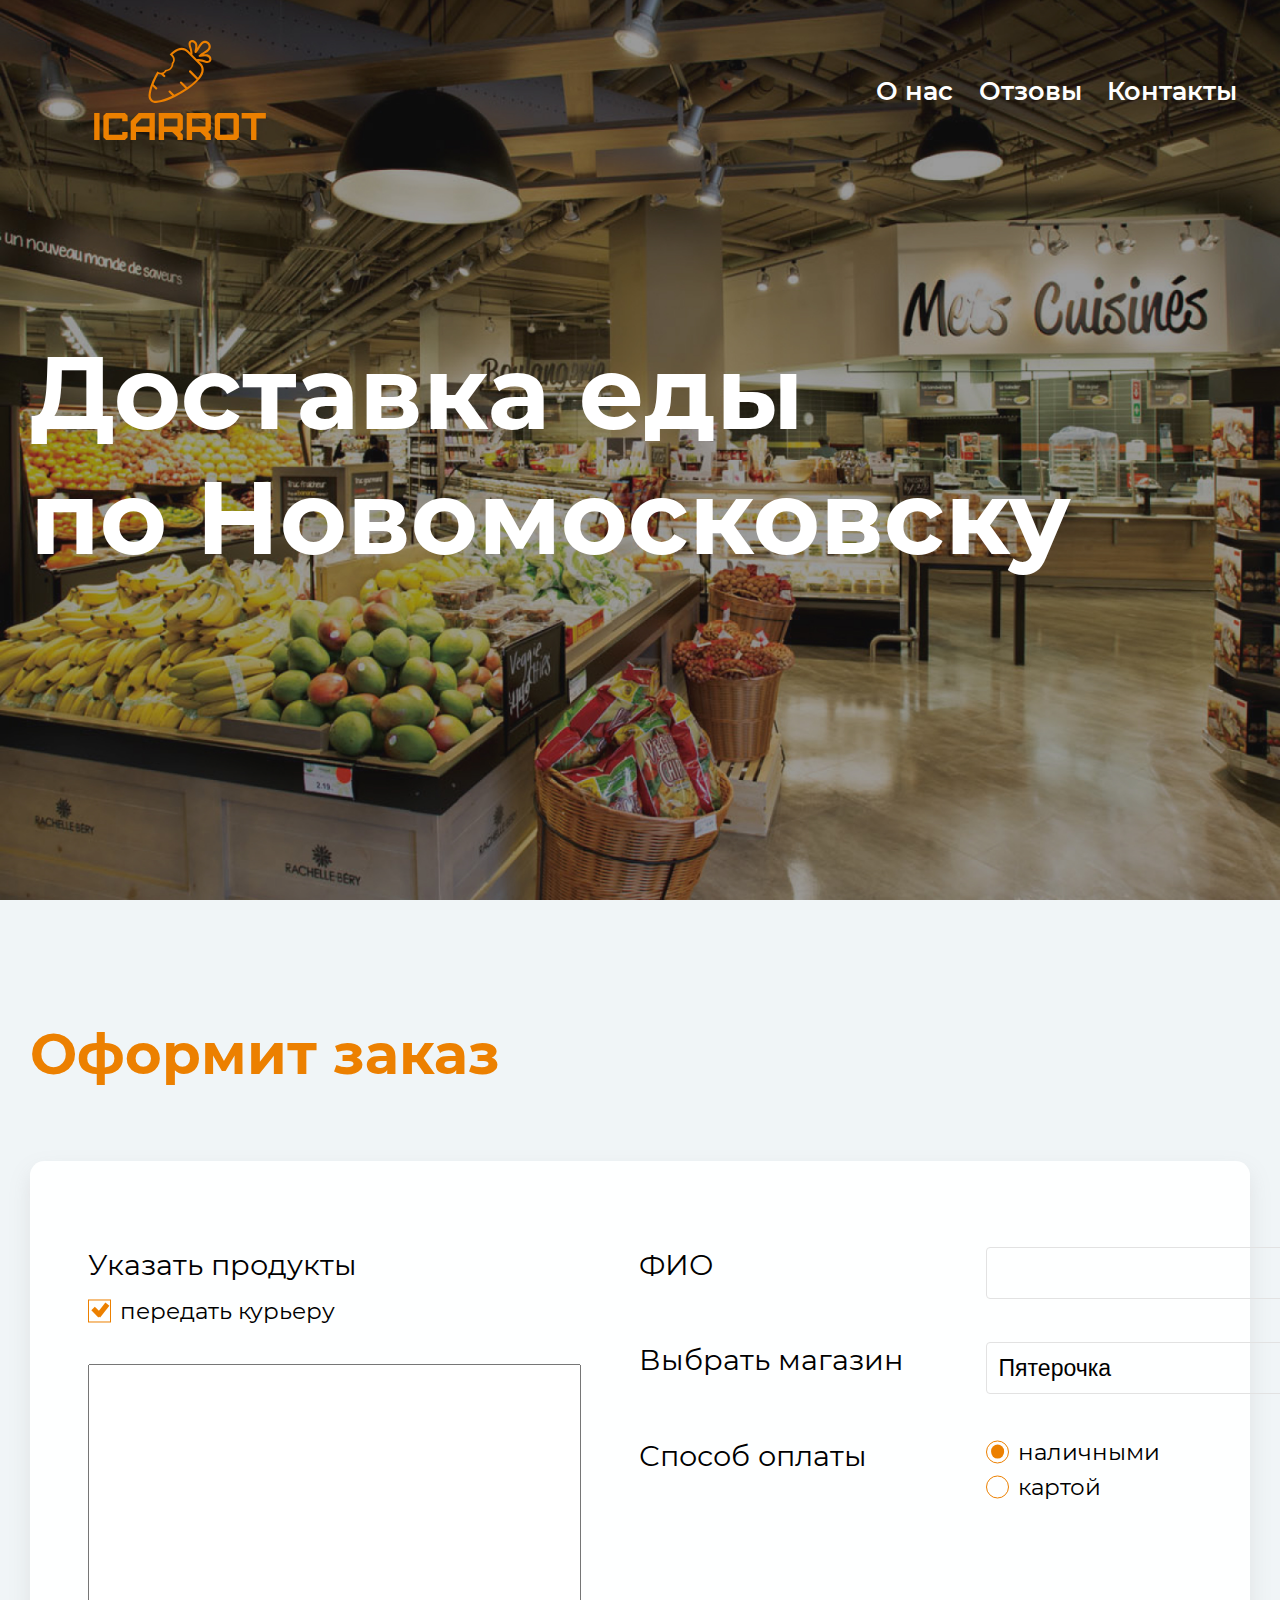
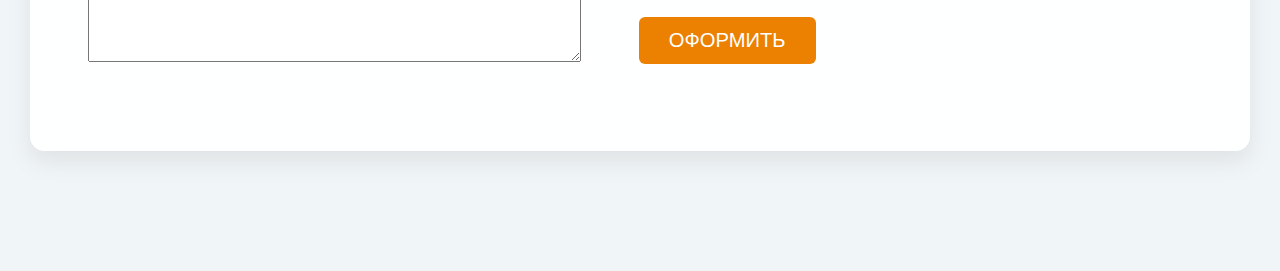
==== index.html @ 8b91ff97 "Блок оформить" ====
<!DOCTYPE html>
<html lang="ru">

<head>
    <meta charset="UTF-8">
    <meta name="viewport" content="width=device-width, initial-scale=1.0">
    <title>Document</title>
    <link rel="stylesheet" href="css/fonts.css">
    <link rel="stylesheet" href="css/style.css">
    <link rel="stylesheet" href="css/header.css">
    <link rel="stylesheet" href="css/order.css">
</head>

<body>

    <header class="header">
        <div class="container">
            <div class="header__nav-wrap">
                <div class="header__logo">
                    <svg class="header__logo-img">
                        <use xlink:href="svg/sprite.svg#logo"></use>
                    </svg>
                    <!-- <img src="img/Icarrot_11.svg" alt="logo"> -->
                </div>
                <nav class="header__nav nav">
                    <ul class="nav__list">
                        <li class="nav__item">
                            <a href="" class="nav__link">О наc</a>
                        </li>
                        <li class="nav__item">
                            <a href="" class="nav__link">Отзовы</a>
                        </li>
                        <li class="nav__item">
                            <a href="" class="nav__link">Контакты</a>
                        </li>
                    </ul>
                </nav>
            </div>

            <div class="header__title">
                <h1>Доставка еды<br>
                    по Новомосковску</h1>
            </div>
        </div>
    </header>
    <main>
        <section class="order">
            <div class="container">
                <h2 class="order__title title">Оформит заказ</h2>
                <form action="" class="order__fotm form">
                           <div class="form__column-second">


                               <p class="form__label">Указать продукты</p>
                               <label class="form__label-r label-ch">
                                   <input type="checkbox" name="a" checked class="form__check">
                                   <span class="check-box"></span>
                                   передать курьеру
                               </label>
                               <textarea name="" id="" class="form__textaria"></textarea>
                           </div>
                    <div class="form__column-first">
                        <label for="" class="form__label">ФИО</label>
                        <input type="text" class="form__input">

                        <label for="" class="form__label">Выбрать магазин</label>
                        <button class="form__selsect form__input" type="button">Пятерочка</button>


                        <p>Способ оплаты</p>

                        <div class="">
                            <label class="form__label-r">
                                <input type="radio" name="a" checked class="form__radio">
                                <span class="radio-box"></span>
                                наличными
                            </label>
                            <label class="form__label-r">
                                <input type="radio" name="a" class="form__radio">
                                <span class="radio-box"></span>
                                картой
                            </label>
                        </div>
                    <button type="button" class="form__button">Оформить</button>

                    </div>
             


                </form>
            </div>
        </section>
    </main>
</body>

</html>
---- css/fonts.css ----
/* montserrat-100 - cyrillic_latin */
@font-face {
    font-family: 'Montserrat';
    font-style: normal;
    font-weight: 100;
    src: url('../fonts/montserrat-v14-cyrillic_latin-100.eot');
    /* IE9 Compat Modes */
    src: local('Montserrat Thin'), local('Montserrat-Thin'),
        url('../fonts/montserrat-v14-cyrillic_latin-100.eot?#iefix') format('embedded-opentype'),
        /* IE6-IE8 */
        url('../fonts/montserrat-v14-cyrillic_latin-100.woff2') format('woff2'),
        /* Super Modern Browsers */
        url('../fonts/montserrat-v14-cyrillic_latin-100.woff') format('woff'),
        /* Modern Browsers */
        url('../fonts/montserrat-v14-cyrillic_latin-100.ttf') format('truetype'),
        /* Safari, Android, iOS */
        url('../fonts/montserrat-v14-cyrillic_latin-100.svg#Montserrat') format('svg');
    /* Legacy iOS */
}

/* montserrat-100italic - cyrillic_latin */
@font-face {
    font-family: 'Montserrat';
    font-style: italic;
    font-weight: 100;
    src: url('../fonts/montserrat-v14-cyrillic_latin-100italic.eot');
    /* IE9 Compat Modes */
    src: local('Montserrat Thin Italic'), local('Montserrat-ThinItalic'),
        url('../fonts/montserrat-v14-cyrillic_latin-100italic.eot?#iefix') format('embedded-opentype'),
        /* IE6-IE8 */
        url('../fonts/montserrat-v14-cyrillic_latin-100italic.woff2') format('woff2'),
        /* Super Modern Browsers */
        url('../fonts/montserrat-v14-cyrillic_latin-100italic.woff') format('woff'),
        /* Modern Browsers */
        url('../fonts/montserrat-v14-cyrillic_latin-100italic.ttf') format('truetype'),
        /* Safari, Android, iOS */
        url('../fonts/montserrat-v14-cyrillic_latin-100italic.svg#Montserrat') format('svg');
    /* Legacy iOS */
}

/* montserrat-200 - cyrillic_latin */
@font-face {
    font-family: 'Montserrat';
    font-style: normal;
    font-weight: 200;
    src: url('../fonts/montserrat-v14-cyrillic_latin-200.eot');
    /* IE9 Compat Modes */
    src: local('Montserrat ExtraLight'), local('Montserrat-ExtraLight'),
        url('../fonts/montserrat-v14-cyrillic_latin-200.eot?#iefix') format('embedded-opentype'),
        /* IE6-IE8 */
        url('../fonts/montserrat-v14-cyrillic_latin-200.woff2') format('woff2'),
        /* Super Modern Browsers */
        url('../fonts/montserrat-v14-cyrillic_latin-200.woff') format('woff'),
        /* Modern Browsers */
        url('../fonts/montserrat-v14-cyrillic_latin-200.ttf') format('truetype'),
        /* Safari, Android, iOS */
        url('../fonts/montserrat-v14-cyrillic_latin-200.svg#Montserrat') format('svg');
    /* Legacy iOS */
}

/* montserrat-200italic - cyrillic_latin */
@font-face {
    font-family: 'Montserrat';
    font-style: italic;
    font-weight: 200;
    src: url('../fonts/montserrat-v14-cyrillic_latin-200italic.eot');
    /* IE9 Compat Modes */
    src: local('Montserrat ExtraLight Italic'), local('Montserrat-ExtraLightItalic'),
        url('../fonts/montserrat-v14-cyrillic_latin-200italic.eot?#iefix') format('embedded-opentype'),
        /* IE6-IE8 */
        url('../fonts/montserrat-v14-cyrillic_latin-200italic.woff2') format('woff2'),
        /* Super Modern Browsers */
        url('../fonts/montserrat-v14-cyrillic_latin-200italic.woff') format('woff'),
        /* Modern Browsers */
        url('../fonts/montserrat-v14-cyrillic_latin-200italic.ttf') format('truetype'),
        /* Safari, Android, iOS */
        url('../fonts/montserrat-v14-cyrillic_latin-200italic.svg#Montserrat') format('svg');
    /* Legacy iOS */
}

/* montserrat-300 - cyrillic_latin */
@font-face {
    font-family: 'Montserrat';
    font-style: normal;
    font-weight: 300;
    src: url('../fonts/montserrat-v14-cyrillic_latin-300.eot');
    /* IE9 Compat Modes */
    src: local('Montserrat Light'), local('Montserrat-Light'),
        url('../fonts/montserrat-v14-cyrillic_latin-300.eot?#iefix') format('embedded-opentype'),
        /* IE6-IE8 */
        url('../fonts/montserrat-v14-cyrillic_latin-300.woff2') format('woff2'),
        /* Super Modern Browsers */
        url('../fonts/montserrat-v14-cyrillic_latin-300.woff') format('woff'),
        /* Modern Browsers */
        url('../fonts/montserrat-v14-cyrillic_latin-300.ttf') format('truetype'),
        /* Safari, Android, iOS */
        url('../fonts/montserrat-v14-cyrillic_latin-300.svg#Montserrat') format('svg');
    /* Legacy iOS */
}

/* montserrat-300italic - cyrillic_latin */
@font-face {
    font-family: 'Montserrat';
    font-style: italic;
    font-weight: 300;
    src: url('../fonts/montserrat-v14-cyrillic_latin-300italic.eot');
    /* IE9 Compat Modes */
    src: local('Montserrat Light Italic'), local('Montserrat-LightItalic'),
        url('../fonts/montserrat-v14-cyrillic_latin-300italic.eot?#iefix') format('embedded-opentype'),
        /* IE6-IE8 */
        url('../fonts/montserrat-v14-cyrillic_latin-300italic.woff2') format('woff2'),
        /* Super Modern Browsers */
        url('../fonts/montserrat-v14-cyrillic_latin-300italic.woff') format('woff'),
        /* Modern Browsers */
        url('../fonts/montserrat-v14-cyrillic_latin-300italic.ttf') format('truetype'),
        /* Safari, Android, iOS */
        url('../fonts/montserrat-v14-cyrillic_latin-300italic.svg#Montserrat') format('svg');
    /* Legacy iOS */
}

/* montserrat-italic - cyrillic_latin */
@font-face {
    font-family: 'Montserrat';
    font-style: italic;
    font-weight: 400;
    src: url('../fonts/montserrat-v14-cyrillic_latin-italic.eot');
    /* IE9 Compat Modes */
    src: local('Montserrat Italic'), local('Montserrat-Italic'),
        url('../fonts/montserrat-v14-cyrillic_latin-italic.eot?#iefix') format('embedded-opentype'),
        /* IE6-IE8 */
        url('../fonts/montserrat-v14-cyrillic_latin-italic.woff2') format('woff2'),
        /* Super Modern Browsers */
        url('../fonts/montserrat-v14-cyrillic_latin-italic.woff') format('woff'),
        /* Modern Browsers */
        url('../fonts/montserrat-v14-cyrillic_latin-italic.ttf') format('truetype'),
        /* Safari, Android, iOS */
        url('../fonts/montserrat-v14-cyrillic_latin-italic.svg#Montserrat') format('svg');
    /* Legacy iOS */
}

/* montserrat-regular - cyrillic_latin */
@font-face {
    font-family: 'Montserrat';
    font-style: normal;
    font-weight: 400;
    src: url('../fonts/montserrat-v14-cyrillic_latin-regular.eot');
    /* IE9 Compat Modes */
    src: local('Montserrat Regular'), local('Montserrat-Regular'),
        url('../fonts/montserrat-v14-cyrillic_latin-regular.eot?#iefix') format('embedded-opentype'),
        /* IE6-IE8 */
        url('../fonts/montserrat-v14-cyrillic_latin-regular.woff2') format('woff2'),
        /* Super Modern Browsers */
        url('../fonts/montserrat-v14-cyrillic_latin-regular.woff') format('woff'),
        /* Modern Browsers */
        url('../fonts/montserrat-v14-cyrillic_latin-regular.ttf') format('truetype'),
        /* Safari, Android, iOS */
        url('../fonts/montserrat-v14-cyrillic_latin-regular.svg#Montserrat') format('svg');
    /* Legacy iOS */
}

/* montserrat-500 - cyrillic_latin */
@font-face {
    font-family: 'Montserrat';
    font-style: normal;
    font-weight: 500;
    src: url('../fonts/montserrat-v14-cyrillic_latin-500.eot');
    /* IE9 Compat Modes */
    src: local('Montserrat Medium'), local('Montserrat-Medium'),
        url('../fonts/montserrat-v14-cyrillic_latin-500.eot?#iefix') format('embedded-opentype'),
        /* IE6-IE8 */
        url('../fonts/montserrat-v14-cyrillic_latin-500.woff2') format('woff2'),
        /* Super Modern Browsers */
        url('../fonts/montserrat-v14-cyrillic_latin-500.woff') format('woff'),
        /* Modern Browsers */
        url('../fonts/montserrat-v14-cyrillic_latin-500.ttf') format('truetype'),
        /* Safari, Android, iOS */
        url('../fonts/montserrat-v14-cyrillic_latin-500.svg#Montserrat') format('svg');
    /* Legacy iOS */
}

/* montserrat-500italic - cyrillic_latin */
@font-face {
    font-family: 'Montserrat';
    font-style: italic;
    font-weight: 500;
    src: url('../fonts/montserrat-v14-cyrillic_latin-500italic.eot');
    /* IE9 Compat Modes */
    src: local('Montserrat Medium Italic'), local('Montserrat-MediumItalic'),
        url('../fonts/montserrat-v14-cyrillic_latin-500italic.eot?#iefix') format('embedded-opentype'),
        /* IE6-IE8 */
        url('../fonts/montserrat-v14-cyrillic_latin-500italic.woff2') format('woff2'),
        /* Super Modern Browsers */
        url('../fonts/montserrat-v14-cyrillic_latin-500italic.woff') format('woff'),
        /* Modern Browsers */
        url('../fonts/montserrat-v14-cyrillic_latin-500italic.ttf') format('truetype'),
        /* Safari, Android, iOS */
        url('../fonts/montserrat-v14-cyrillic_latin-500italic.svg#Montserrat') format('svg');
    /* Legacy iOS */
}

/* montserrat-600 - cyrillic_latin */
@font-face {
    font-family: 'Montserrat';
    font-style: normal;
    font-weight: 600;
    src: url('../fonts/montserrat-v14-cyrillic_latin-600.eot');
    /* IE9 Compat Modes */
    src: local('Montserrat SemiBold'), local('Montserrat-SemiBold'),
        url('../fonts/montserrat-v14-cyrillic_latin-600.eot?#iefix') format('embedded-opentype'),
        /* IE6-IE8 */
        url('../fonts/montserrat-v14-cyrillic_latin-600.woff2') format('woff2'),
        /* Super Modern Browsers */
        url('../fonts/montserrat-v14-cyrillic_latin-600.woff') format('woff'),
        /* Modern Browsers */
        url('../fonts/montserrat-v14-cyrillic_latin-600.ttf') format('truetype'),
        /* Safari, Android, iOS */
        url('../fonts/montserrat-v14-cyrillic_latin-600.svg#Montserrat') format('svg');
    /* Legacy iOS */
}

/* montserrat-700 - cyrillic_latin */
@font-face {
    font-family: 'Montserrat';
    font-style: normal;
    font-weight: 700;
    src: url('../fonts/montserrat-v14-cyrillic_latin-700.eot');
    /* IE9 Compat Modes */
    src: local('Montserrat Bold'), local('Montserrat-Bold'),
        url('../fonts/montserrat-v14-cyrillic_latin-700.eot?#iefix') format('embedded-opentype'),
        /* IE6-IE8 */
        url('../fonts/montserrat-v14-cyrillic_latin-700.woff2') format('woff2'),
        /* Super Modern Browsers */
        url('../fonts/montserrat-v14-cyrillic_latin-700.woff') format('woff'),
        /* Modern Browsers */
        url('../fonts/montserrat-v14-cyrillic_latin-700.ttf') format('truetype'),
        /* Safari, Android, iOS */
        url('../fonts/montserrat-v14-cyrillic_latin-700.svg#Montserrat') format('svg');
    /* Legacy iOS */
}

/* montserrat-600italic - cyrillic_latin */
@font-face {
    font-family: 'Montserrat';
    font-style: italic;
    font-weight: 600;
    src: url('../fonts/montserrat-v14-cyrillic_latin-600italic.eot');
    /* IE9 Compat Modes */
    src: local('Montserrat SemiBold Italic'), local('Montserrat-SemiBoldItalic'),
        url('../fonts/montserrat-v14-cyrillic_latin-600italic.eot?#iefix') format('embedded-opentype'),
        /* IE6-IE8 */
        url('../fonts/montserrat-v14-cyrillic_latin-600italic.woff2') format('woff2'),
        /* Super Modern Browsers */
        url('../fonts/montserrat-v14-cyrillic_latin-600italic.woff') format('woff'),
        /* Modern Browsers */
        url('../fonts/montserrat-v14-cyrillic_latin-600italic.ttf') format('truetype'),
        /* Safari, Android, iOS */
        url('../fonts/montserrat-v14-cyrillic_latin-600italic.svg#Montserrat') format('svg');
    /* Legacy iOS */
}

/* montserrat-700italic - cyrillic_latin */
@font-face {
    font-family: 'Montserrat';
    font-style: italic;
    font-weight: 700;
    src: url('../fonts/montserrat-v14-cyrillic_latin-700italic.eot');
    /* IE9 Compat Modes */
    src: local('Montserrat Bold Italic'), local('Montserrat-BoldItalic'),
        url('../fonts/montserrat-v14-cyrillic_latin-700italic.eot?#iefix') format('embedded-opentype'),
        /* IE6-IE8 */
        url('../fonts/montserrat-v14-cyrillic_latin-700italic.woff2') format('woff2'),
        /* Super Modern Browsers */
        url('../fonts/montserrat-v14-cyrillic_latin-700italic.woff') format('woff'),
        /* Modern Browsers */
        url('../fonts/montserrat-v14-cyrillic_latin-700italic.ttf') format('truetype'),
        /* Safari, Android, iOS */
        url('../fonts/montserrat-v14-cyrillic_latin-700italic.svg#Montserrat') format('svg');
    /* Legacy iOS */
}

/* montserrat-800 - cyrillic_latin */
@font-face {
    font-family: 'Montserrat';
    font-style: normal;
    font-weight: 800;
    src: url('../fonts/montserrat-v14-cyrillic_latin-800.eot');
    /* IE9 Compat Modes */
    src: local('Montserrat ExtraBold'), local('Montserrat-ExtraBold'),
        url('../fonts/montserrat-v14-cyrillic_latin-800.eot?#iefix') format('embedded-opentype'),
        /* IE6-IE8 */
        url('../fonts/montserrat-v14-cyrillic_latin-800.woff2') format('woff2'),
        /* Super Modern Browsers */
        url('../fonts/montserrat-v14-cyrillic_latin-800.woff') format('woff'),
        /* Modern Browsers */
        url('../fonts/montserrat-v14-cyrillic_latin-800.ttf') format('truetype'),
        /* Safari, Android, iOS */
        url('../fonts/montserrat-v14-cyrillic_latin-800.svg#Montserrat') format('svg');
    /* Legacy iOS */
}

/* montserrat-800italic - cyrillic_latin */
@font-face {
    font-family: 'Montserrat';
    font-style: italic;
    font-weight: 800;
    src: url('../fonts/montserrat-v14-cyrillic_latin-800italic.eot');
    /* IE9 Compat Modes */
    src: local('Montserrat ExtraBold Italic'), local('Montserrat-ExtraBoldItalic'),
        url('../fonts/montserrat-v14-cyrillic_latin-800italic.eot?#iefix') format('embedded-opentype'),
        /* IE6-IE8 */
        url('../fonts/montserrat-v14-cyrillic_latin-800italic.woff2') format('woff2'),
        /* Super Modern Browsers */
        url('../fonts/montserrat-v14-cyrillic_latin-800italic.woff') format('woff'),
        /* Modern Browsers */
        url('../fonts/montserrat-v14-cyrillic_latin-800italic.ttf') format('truetype'),
        /* Safari, Android, iOS */
        url('../fonts/montserrat-v14-cyrillic_latin-800italic.svg#Montserrat') format('svg');
    /* Legacy iOS */
}

/* montserrat-900 - cyrillic_latin */
@font-face {
    font-family: 'Montserrat';
    font-style: normal;
    font-weight: 900;
    src: url('../fonts/montserrat-v14-cyrillic_latin-900.eot');
    /* IE9 Compat Modes */
    src: local('Montserrat Black'), local('Montserrat-Black'),
        url('../fonts/montserrat-v14-cyrillic_latin-900.eot?#iefix') format('embedded-opentype'),
        /* IE6-IE8 */
        url('../fonts/montserrat-v14-cyrillic_latin-900.woff2') format('woff2'),
        /* Super Modern Browsers */
        url('../fonts/montserrat-v14-cyrillic_latin-900.woff') format('woff'),
        /* Modern Browsers */
        url('../fonts/montserrat-v14-cyrillic_latin-900.ttf') format('truetype'),
        /* Safari, Android, iOS */
        url('../fonts/montserrat-v14-cyrillic_latin-900.svg#Montserrat') format('svg');
    /* Legacy iOS */
}

/* montserrat-900italic - cyrillic_latin */
@font-face {
    font-family: 'Montserrat';
    font-style: italic;
    font-weight: 900;
    src: url('../fonts/montserrat-v14-cyrillic_latin-900italic.eot');
    /* IE9 Compat Modes */
    src: local('Montserrat Black Italic'), local('Montserrat-BlackItalic'),
        url('../fonts/montserrat-v14-cyrillic_latin-900italic.eot?#iefix') format('embedded-opentype'),
        /* IE6-IE8 */
        url('../fonts/montserrat-v14-cyrillic_latin-900italic.woff2') format('woff2'),
        /* Super Modern Browsers */
        url('../fonts/montserrat-v14-cyrillic_latin-900italic.woff') format('woff'),
        /* Modern Browsers */
        url('../fonts/montserrat-v14-cyrillic_latin-900italic.ttf') format('truetype'),
        /* Safari, Android, iOS */
        url('../fonts/montserrat-v14-cyrillic_latin-900italic.svg#Montserrat') format('svg');
    /* Legacy iOS */
}
---- css/style.css ----
:root {
    --width: 1160px;
    --icolor: #ec8000;
    --white: #ffffff;
}

.container{
    max-width: 1440px;
    padding: 0 30px;
    margin: 0 auto;
}


*,
*::before,
*::after{
    box-sizing: border-box;
}
*{
    margin: 0;
}

body{
    font-family: 'Montserrat',
    Arial,
    sans-serif;
}

.title{
    font-size: 3.5em;
    color: var(--icolor);
}

.icon {
    fill: #C2185b;
    width: 100px;
}

.icon:hover {
    fill: #e040fb;
    width: 100px;
}
---- css/header.css ----
.header{
    padding: 40px 0;
    min-height: 100vh;
    background: url(../img/fon.jpg) center/cover no-repeat;
}

.header__nav-wrap{
    display: grid;
    grid-template-columns: repeat(2, 1fr);
    align-items: center;
    margin-bottom: 190px;
}

.header__logo {
    grid-column: 1 span;
    height: 100px;
    position: relative;
}

.header__logo-img {
    position: absolute;
    height: 100%;
    fill: var(--icolor);
}
.header__logo-img:hover {
    position: absolute;
    height: 100%;
    fill: var(--icolor);
}

.nav{
    justify-self: end;
}

.nav__list{
    list-style: none;
    padding: 0;
    display: grid;
    grid-template-columns: repeat(3, max-content);
}
.nav__link{
    display: block;
    font-size: 1.6em;
    padding: .5em;
    font-weight: 600;
    text-decoration: none;
    color: var(--white);
}

.header__title{
    height: 100%;
    color: var(--white);
    font-size: 3.2em;
}
---- css/order.css ----
.order {
    padding: 120px 0;
    background: #f0f5f7;
}

.order__title {
    margin-bottom: 1.3em;
}

.form {
    padding: 3em 2em;
    font-size: 1.8em;
    /* border: 1px solid #838383; */
    border-radius: 0.5em;
    background: #feffff;
    box-shadow: 0px 10px 21px 0px rgba(144, 138, 138, 0.17);

    display: grid;
    grid-template-columns: repeat(2, min-content);
    grid-column-gap: 2em;
}

.form__column-first {
    display: grid;
    grid-template-columns: repeat(2, max-content);
    grid-auto-rows: max-content;
    grid-column-gap: 2.9em;
    grid-row-gap: 1.5em;
}

.form__selsect {
    position: relative;

    text-align: start;
}

.form__selsect::after {
    position: absolute;
    content: '';
    top: 50%;
    right: 0.4em;
    transform: translateY(-50%);
    border-style: solid;
    border-width: 0.4em 0.4em 0 0.4em;
    border-color: #ffa200 transparent transparent transparent;
}

.form__selsect:focus,
.form__selsect:hover {
    box-sizing: border-box;
    border: 1px solid var(--icolor);
    outline: none;
}
.form__label{
    margin-bottom: 0.5em;
}

.form__input {
    align-self: start;
    display: block;
    padding: 0.5em;

    font-size: 0.8em;

    border: 1px solid rgb(226, 226, 226);
    border-radius: 4px;
    background: none;
}

.form__input:focus,
.form__input:hover {
    box-sizing: border-box;
    border: 1px solid var(--icolor);
    outline: none;
}

.form__label-r {
    display: block;
    position: relative;
    padding-left: 1.4em;
    margin-bottom: 0.3em;

    font-size: 0.8em;
}

.form__radio {
    position: absolute;
    -webkit-appearance: none;
    -moz-appearance: none;
    appearance: none;
}

.radio-box {
    position: absolute;
    height: 1em;
    width: 1em;
    top: 50%;
    left: 0;
    transform: translateY(-50%);
    border: 1px solid var(--icolor);
    border-radius: 1em;
}

.form__radio:checked+.radio-box::before {
    content: '';
    height: 0.6em;
    width: 0.6em;

    position: absolute;
    top: 50%;
    left: 50%;
    transform: translate(-50%, -50%);

    border-radius: 0.6em;
    background: var(--icolor)
}

.label-ch{
    margin-bottom: 1.7em;
}

.form__check {
    position: absolute;
    -webkit-appearance: none;
    -moz-appearance: none;
    appearance: none;
}
.check-box {
    position: absolute;
    height: 1em;
    width: 1em;
    top: 50%;
    left: 0;
    transform: translateY(-50%);
    border: 1px solid var(--icolor);
}

.form__check:checked+.check-box::before {
    content: '';
    height: 0.2em;
    width: 0.65em;

    position: absolute;
    top: 65%;
    left: 44%;
    transform-origin: 0 50%;
    transform: rotate(-52deg);

    background: var(--icolor)
}

.form__check:checked+.check-box::after {
    content: '';
    height: 0.2em;
    width: 0.45em;

    position: absolute;
    top: 65%;
    left: 56%;
    transform-origin: 0 50%;
    /* transform: translate(-50%, -50%); */
    transform: rotate(225deg);

    background: var(--icolor)
}

.form__textaria{
    display: block;
    width: 37em;
    height: 22.4em;
}

.form__button{
    justify-self: start;
    padding: 0.6em 1.5em;
    margin-top: 3.3em;

    font-size: 0.7em;
    color: #ffffff;
    text-transform: uppercase;

    background: var(--icolor);
    border: none;
    border-radius: 0.3em;
}
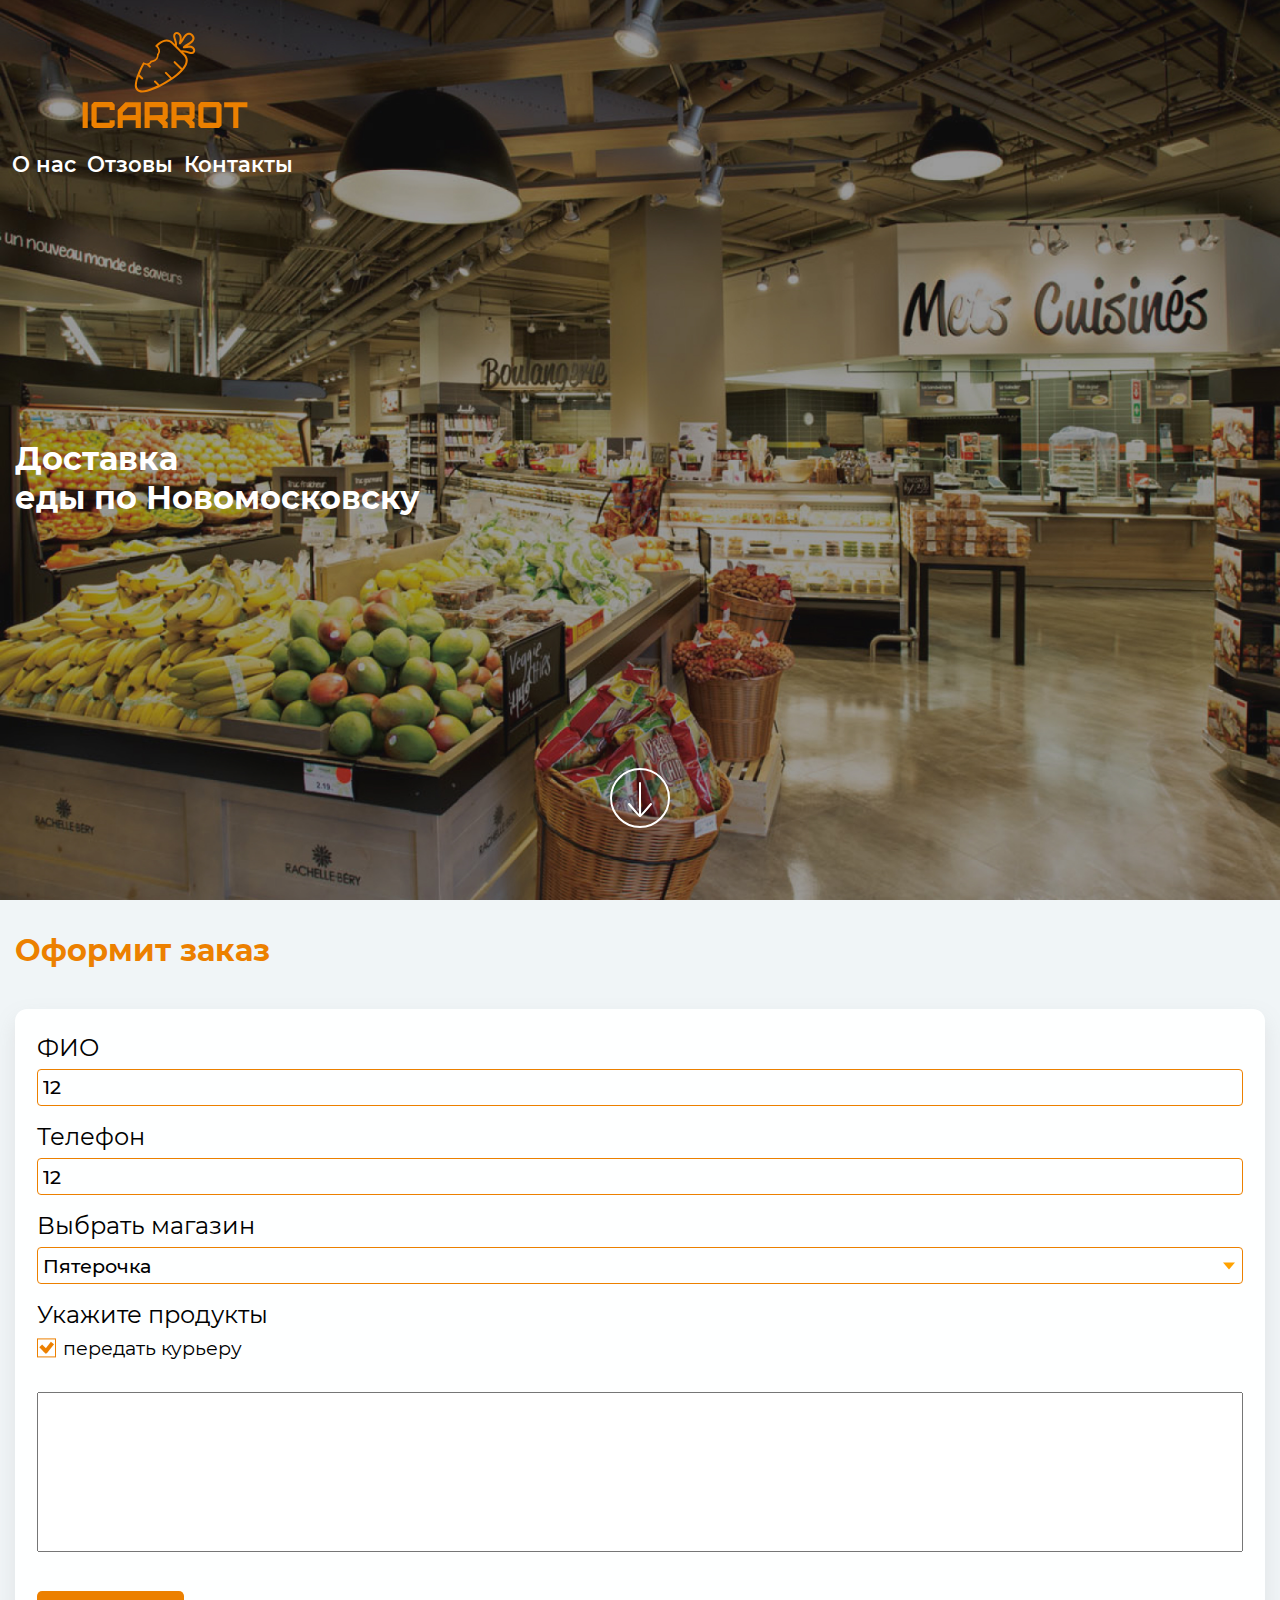
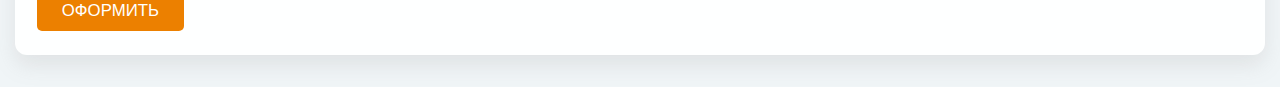
==== commit f8a1ea25: "SE два блока" ====
--- a/index.html
+++ b/index.html
@@ -2,95 +2,90 @@
 <html lang="ru">
 
 <head>
-    <meta charset="UTF-8">
-    <meta name="viewport" content="width=device-width, initial-scale=1.0">
-    <title>Document</title>
-    <link rel="stylesheet" href="css/fonts.css">
-    <link rel="stylesheet" href="css/style.css">
-    <link rel="stylesheet" href="css/header.css">
-    <link rel="stylesheet" href="css/order.css">
+	<meta charset="UTF-8">
+	<meta name="viewport" content="width=device-width, initial-scale=1.0">
+	<title>Document</title>
+	<link rel="stylesheet" href="css/fonts.css">
+	<link rel="stylesheet" href="css/style.css">
+	<link rel="stylesheet" href="css/header.css">
+	<link rel="stylesheet" href="css/order.css">
 </head>
 
 <body>
 
-    <header class="header">
-        <div class="container">
-            <div class="header__nav-wrap">
-                <div class="header__logo">
-                    <svg class="header__logo-img">
-                        <use xlink:href="svg/sprite.svg#logo"></use>
-                    </svg>
-                    <!-- <img src="img/Icarrot_11.svg" alt="logo"> -->
-                </div>
-                <nav class="header__nav nav">
-                    <ul class="nav__list">
-                        <li class="nav__item">
-                            <a href="" class="nav__link">О наc</a>
-                        </li>
-                        <li class="nav__item">
-                            <a href="" class="nav__link">Отзовы</a>
-                        </li>
-                        <li class="nav__item">
-                            <a href="" class="nav__link">Контакты</a>
-                        </li>
-                    </ul>
-                </nav>
-            </div>
+	<header class="header">
+		<div class="container ">
+			<div class="header__wrap">
+				<div class="header__nav-wrap">
+					<div class="header__logo">
+						<svg class="header__logo-img">
+							<use xlink:href="svg/sprite.svg#logo"></use>
+						</svg>
+					</div>
+					<nav class="header__nav nav">
+						<ul class="nav__list">
+							<li class="nav__item">
+								<a href="" class="nav__link">О наc</a>
+							</li>
+							<li class="nav__item">
+								<a href="" class="nav__link">Отзовы</a>
+							</li>
+							<li class="nav__item">
+								<a href="" class="nav__link">Контакты</a>
+							</li>
+						</ul>
+					</nav>
+				</div>
 
-            <div class="header__title">
-                <h1>Доставка еды<br>
-                    по Новомосковску</h1>
-            </div>
-        </div>
-    </header>
-    <main>
-        <section class="order">
-            <div class="container">
-                <h2 class="order__title title">Оформит заказ</h2>
-                <form action="" class="order__fotm form">
-                           <div class="form__column-second">
+				<div class="header__title">
+					<h1>Доставка<br> еды
+						по Новомосковску</h1>
+				</div>
+				<button type="button" class="header__arrow">
+					<svg class="header__arrow-img">
+						<use xlink:href="svg/sprite.svg#arrow"></use>
+					</svg>
+				</button>
+			</div>
+		</div>
+		<!-- <div class="dark"></div> -->
+	</header>
+	<main>
+		<section class="order">
+			<div class="container">
+				<h2 class="order__title title">Оформит заказ</h2>
+				<form action="" class="order__fotm form">
+
+					<div class="form__column-first">
+						<label for="name" class="form__label">ФИО</label>
+						<input type="text" id="name" value="12" class="form__input">
+
+						<label for="tel" class="form__label">Телефон</label>
+						<input type="tel" id="tel" value="12" class="form__input">
+
+						<p class="form__label">Выбрать магазин</p>
+						<button class="form__selsect form__input" type="button">Пятерочка</button>
+
+						<p class="form__label">Укажите продукты</p>
+
+						<label class="form__check-label label-ch">
+							<input type="checkbox" name="a" checked class="form__check visually-hidden">
+							<span class="check-box"></span>
+							передать курьеру
+						</label>
+
+						<textarea name="" cols="30" rows="10" class="form__textarea"></textarea>
+
+						<button type="button" class="form__button">Оформить</button>
+
+					</div>
 
 
-                               <p class="form__label">Указать продукты</p>
-                               <label class="form__label-r label-ch">
-                                   <input type="checkbox" name="a" checked class="form__check">
-                                   <span class="check-box"></span>
-                                   передать курьеру
-                               </label>
-                               <textarea name="" id="" class="form__textaria"></textarea>
-                           </div>
-                    <div class="form__column-first">
-                        <label for="" class="form__label">ФИО</label>
-                        <input type="text" class="form__input">
 
-                        <label for="" class="form__label">Выбрать магазин</label>
-                        <button class="form__selsect form__input" type="button">Пятерочка</button>
-
-
-                        <p>Способ оплаты</p>
-
-                        <div class="">
-                            <label class="form__label-r">
-                                <input type="radio" name="a" checked class="form__radio">
-                                <span class="radio-box"></span>
-                                наличными
-                            </label>
-                            <label class="form__label-r">
-                                <input type="radio" name="a" class="form__radio">
-                                <span class="radio-box"></span>
-                                картой
-                            </label>
-                        </div>
-                    <button type="button" class="form__button">Оформить</button>
-
-                    </div>
-             
-
-
-                </form>
-            </div>
-        </section>
-    </main>
+				</form>
+			</div>
+		</section>
+	</main>
 </body>
 
 </html>--- a/css/style.css
+++ b/css/style.css
@@ -1,42 +1,58 @@
 :root {
-    --width: 1160px;
-    --icolor: #ec8000;
-    --white: #ffffff;
+	--width: 1160px;
+	--icolor: #ec8000;
+	--white: #ffffff;
 }
 
-.container{
-    max-width: 1440px;
-    padding: 0 30px;
-    margin: 0 auto;
+.container {
+	max-width: 1440px;
+	padding: 0 15px;
+	margin: 0 auto;
 }
 
 
 *,
 *::before,
-*::after{
-    box-sizing: border-box;
-}
-*{
-    margin: 0;
+*::after {
+	box-sizing: border-box;
 }
 
-body{
-    font-family: 'Montserrat',
-    Arial,
-    sans-serif;
+* {
+	margin: 0;
 }
 
-.title{
-    font-size: 3.5em;
-    color: var(--icolor);
+*:focus {
+	outline: 2px solid rgb(30, 100, 204);
+}
+
+body {
+	font-family: 'Montserrat',
+		Arial,
+		sans-serif;
+}
+
+.title {
+	font-size: 1.9em;
+	color: var(--icolor);
 }
 
 .icon {
-    fill: #C2185b;
-    width: 100px;
+	fill: #C2185b;
+	width: 100px;
 }
 
 .icon:hover {
-    fill: #e040fb;
-    width: 100px;
+	fill: #e040fb;
+	width: 100px;
+}
+
+.visually-hidden {
+	position: absolute;
+	width: -1px;
+	height: -1px;
+	margin: -1px;
+	border: 0;
+	padding: 0;
+	clip: rect(0 0 0 0);
+	overflow: hidden;
 }--- a/css/header.css
+++ b/css/header.css
@@ -1,54 +1,109 @@
-.header{
-    padding: 40px 0;
-    min-height: 100vh;
-    background: url(../img/fon.jpg) center/cover no-repeat;
+.header {
+	font-size: 1em;
+	background: url(../img/fon.jpg) center/cover no-repeat;
+	position: relative;
+	z-index: -2;
+}
+.dark{
+	position: absolute;
+	top: 0;
+	bottom: 0;
+	right: 0;
+	left: 0;
+	/* background: rgba(0, 0, 0, 0.05); */
+	z-index: -1;
+}
+.header__wrap {
+	display: flex;
+	flex-wrap: wrap;
+	flex-direction: column;
+	justify-content: start;
+	min-height: 100vh;
+	padding: 2.0em 0;
 }
 
-.header__nav-wrap{
-    display: grid;
-    grid-template-columns: repeat(2, 1fr);
-    align-items: center;
-    margin-bottom: 190px;
+.header__nav-wrap {
+	/* height: 70px;
+	width: 70px;
+	background-color: blueviolet; */
+	display: flex;
+	flex-direction: column;
 }
 
 .header__logo {
-    grid-column: 1 span;
-    height: 100px;
-    position: relative;
+	position: relative;
+	height: 6em;
+	margin-bottom: 0.8em;
 }
 
 .header__logo-img {
-    position: absolute;
-    height: 100%;
-    fill: var(--icolor);
-}
-.header__logo-img:hover {
-    position: absolute;
-    height: 100%;
-    fill: var(--icolor);
+	position: absolute;
+	height: 100%;
+	fill: var(--icolor);
 }
 
-.nav{
-    justify-self: end;
+.header__logo-img:hover {
+	position: absolute;
+	height: 100%;
+	fill: var(--icolor);
 }
 
-.nav__list{
-    list-style: none;
-    padding: 0;
-    display: grid;
-    grid-template-columns: repeat(3, max-content);
-}
-.nav__link{
-    display: block;
-    font-size: 1.6em;
-    padding: .5em;
-    font-weight: 600;
-    text-decoration: none;
-    color: var(--white);
+.nav {
+	justify-self: end;
 }
 
-.header__title{
-    height: 100%;
-    color: var(--white);
-    font-size: 3.2em;
+.nav__list {
+	list-style: none;
+	padding: 0;
+	margin-left: -0.5em;
+	display: flex;
+	flex-wrap: wrap;
+}
+
+.nav__link {
+	display: block;
+	padding: 0.5em 0.25em;
+	font-size: 1.33em;
+	font-weight: 600;
+	text-decoration: none;
+	color: var(--white);
+}
+
+.header__title {
+	/* height: 70px;
+	width: 70px;
+	background-color: rgb(67, 110, 78); */
+	flex-grow: 2;
+	display: flex;
+	align-items: center;
+	font-size: 1.0em;
+	color: var(--white);
+	margin-top: -100px;
+}
+
+
+.header__arrow {
+	position: absolute;
+	left: 50%;
+	bottom: 8%;
+
+	display: block;
+	height: 60px;
+	width: 60px;
+	padding: 0;
+	margin: 0;
+
+	background: none;
+	border: none;
+	transform: translateX(-50%);
+}
+
+.header__arrow-img {
+	position: absolute;
+	top: 0;
+	left: 0;
+	height: 100%;
+	width: 100%;
+	fill: none;
+	stroke: rgb(255, 255, 255);
 }--- a/css/order.css
+++ b/css/order.css
@@ -1,185 +1,173 @@
 .order {
-    padding: 120px 0;
-    background: #f0f5f7;
+	padding: 2.0em 0;
+	background: #f0f5f7;
 }
 
 .order__title {
-    margin-bottom: 1.3em;
+	margin-bottom: 1.3em;
 }
 
 .form {
-    padding: 3em 2em;
-    font-size: 1.8em;
-    /* border: 1px solid #838383; */
-    border-radius: 0.5em;
-    background: #feffff;
-    box-shadow: 0px 10px 21px 0px rgba(144, 138, 138, 0.17);
+	padding: 1em 0.9em;
+	font-size: 1.5rem;
+	/* border: 1px solid #838383; */
+	border-radius: 0.5em;
+	background: #feffff;
+	box-shadow: 0px 10px 21px 0px rgba(144, 138, 138, 0.17);
 
-    display: grid;
+	/* display: grid;
     grid-template-columns: repeat(2, min-content);
-    grid-column-gap: 2em;
+    grid-column-gap: 2em; */
 }
 
 .form__column-first {
-    display: grid;
-    grid-template-columns: repeat(2, max-content);
-    grid-auto-rows: max-content;
-    grid-column-gap: 2.9em;
-    grid-row-gap: 1.5em;
+	display: grid;
+	grid-template-columns: repeat(4, 1fr);
+	grid-auto-rows: max-content;
+}
+
+.form__label {
+	grid-column: 4 span;
+	margin-bottom: 0.3em;
+
+	font-size: 1em;
+	/* font-weight: 500; */
+}
+
+.form__input {
+	grid-column: 4 span;
+
+	display: block;
+	max-width: 100%;
+	padding: 0.3em;
+	margin-bottom: 0.8em;
+
+	font-family: inherit;
+	font-weight: 500;
+	font-size: 0.8em;
+
+	border: 1px solid rgb(226, 226, 226);
+	border: 1px solid var(--icolor);
+	border-radius: 4px;
+	background: none;
+}
+
+.form__input:focus,
+.form__input:hover {
+	outline: 2px solid rgb(30, 100, 204);
 }
 
 .form__selsect {
-    position: relative;
+	position: relative;
 
-    text-align: start;
+	text-align: start;
 }
 
 .form__selsect::after {
-    position: absolute;
-    content: '';
-    top: 50%;
-    right: 0.4em;
-    transform: translateY(-50%);
-    border-style: solid;
-    border-width: 0.4em 0.4em 0 0.4em;
-    border-color: #ffa200 transparent transparent transparent;
+	position: absolute;
+	content: '';
+	top: 50%;
+	right: 0.4em;
+	transform: translateY(-50%);
+	border-style: solid;
+	border-width: 0.4em 0.35em 0 0.35em;
+	border-color: #ffa200 transparent transparent transparent;
 }
 
 .form__selsect:focus,
 .form__selsect:hover {
-    box-sizing: border-box;
-    border: 1px solid var(--icolor);
-    outline: none;
-}
-.form__label{
-    margin-bottom: 0.5em;
+	box-sizing: border-box;
+	border: 1px solid var(--icolor);
+	outline: none;
 }
 
-.form__input {
-    align-self: start;
-    display: block;
-    padding: 0.5em;
+.form__check-label {
+	grid-column: 4 span;
+	display: block;
+	position: relative;
+	padding-left: 1.4em;
+	margin-bottom: 0.3em;
 
-    font-size: 0.8em;
-
-    border: 1px solid rgb(226, 226, 226);
-    border-radius: 4px;
-    background: none;
+	font-size: 0.8em;
 }
 
-.form__input:focus,
-.form__input:hover {
-    box-sizing: border-box;
-    border: 1px solid var(--icolor);
-    outline: none;
-}
-
-.form__label-r {
-    display: block;
-    position: relative;
-    padding-left: 1.4em;
-    margin-bottom: 0.3em;
-
-    font-size: 0.8em;
-}
-
-.form__radio {
-    position: absolute;
-    -webkit-appearance: none;
-    -moz-appearance: none;
-    appearance: none;
-}
-
-.radio-box {
-    position: absolute;
-    height: 1em;
-    width: 1em;
-    top: 50%;
-    left: 0;
-    transform: translateY(-50%);
-    border: 1px solid var(--icolor);
-    border-radius: 1em;
-}
-
-.form__radio:checked+.radio-box::before {
-    content: '';
-    height: 0.6em;
-    width: 0.6em;
-
-    position: absolute;
-    top: 50%;
-    left: 50%;
-    transform: translate(-50%, -50%);
-
-    border-radius: 0.6em;
-    background: var(--icolor)
-}
-
-.label-ch{
-    margin-bottom: 1.7em;
+.label-ch {
+	margin-bottom: 1.7em;
 }
 
 .form__check {
-    position: absolute;
-    -webkit-appearance: none;
-    -moz-appearance: none;
-    appearance: none;
+	position: absolute;
+	-webkit-appearance: none;
+	-moz-appearance: none;
+	appearance: none;
+	/* display: none; */
 }
+
 .check-box {
-    position: absolute;
-    height: 1em;
-    width: 1em;
-    top: 50%;
-    left: 0;
-    transform: translateY(-50%);
-    border: 1px solid var(--icolor);
+	position: absolute;
+	height: 1em;
+	width: 1em;
+	top: 50%;
+	left: 0;
+	transform: translateY(-50%);
+	border: 1px solid var(--icolor);
+}
+
+.form__check:focus+span {
+	outline: 2px solid rgb(30, 100, 204);
 }
 
 .form__check:checked+.check-box::before {
-    content: '';
-    height: 0.2em;
-    width: 0.65em;
+	content: '';
+	height: 0.2em;
+	width: 0.65em;
 
-    position: absolute;
-    top: 65%;
-    left: 44%;
-    transform-origin: 0 50%;
-    transform: rotate(-52deg);
+	position: absolute;
+	top: 65%;
+	left: 44%;
+	transform-origin: 0 50%;
+	transform: rotate(-52deg);
 
-    background: var(--icolor)
+	background: var(--icolor)
 }
 
 .form__check:checked+.check-box::after {
-    content: '';
-    height: 0.2em;
-    width: 0.45em;
+	content: '';
+	height: 0.2em;
+	width: 0.45em;
 
-    position: absolute;
-    top: 65%;
-    left: 56%;
-    transform-origin: 0 50%;
-    /* transform: translate(-50%, -50%); */
-    transform: rotate(225deg);
+	position: absolute;
+	top: 65%;
+	left: 56%;
+	transform-origin: 0 50%;
+	/* transform: translate(-50%, -50%); */
+	transform: rotate(225deg);
 
-    background: var(--icolor)
+	background: var(--icolor)
 }
 
-.form__textaria{
-    display: block;
-    width: 37em;
-    height: 22.4em;
+.form__textarea {
+	grid-column: 4 span;
+	max-width: 100%;
+	resize: none;
+
+	font-family: inherit;
+	font-weight: 500;
+	font-size: 0.8em;
+	height: 160px;
 }
 
-.form__button{
-    justify-self: start;
-    padding: 0.6em 1.5em;
-    margin-top: 3.3em;
+.form__button {
+	grid-column: 4 span;
+	justify-self: start;
+	padding: 0.6em 1.5em;
+	margin-top: 2.3em;
 
-    font-size: 0.7em;
-    color: #ffffff;
-    text-transform: uppercase;
+	font-size: 0.7em;
+	color: #ffffff;
+	text-transform: uppercase;
 
-    background: var(--icolor);
-    border: none;
-    border-radius: 0.3em;
+	background: var(--icolor);
+	border: none;
+	border-radius: 0.3em;
 }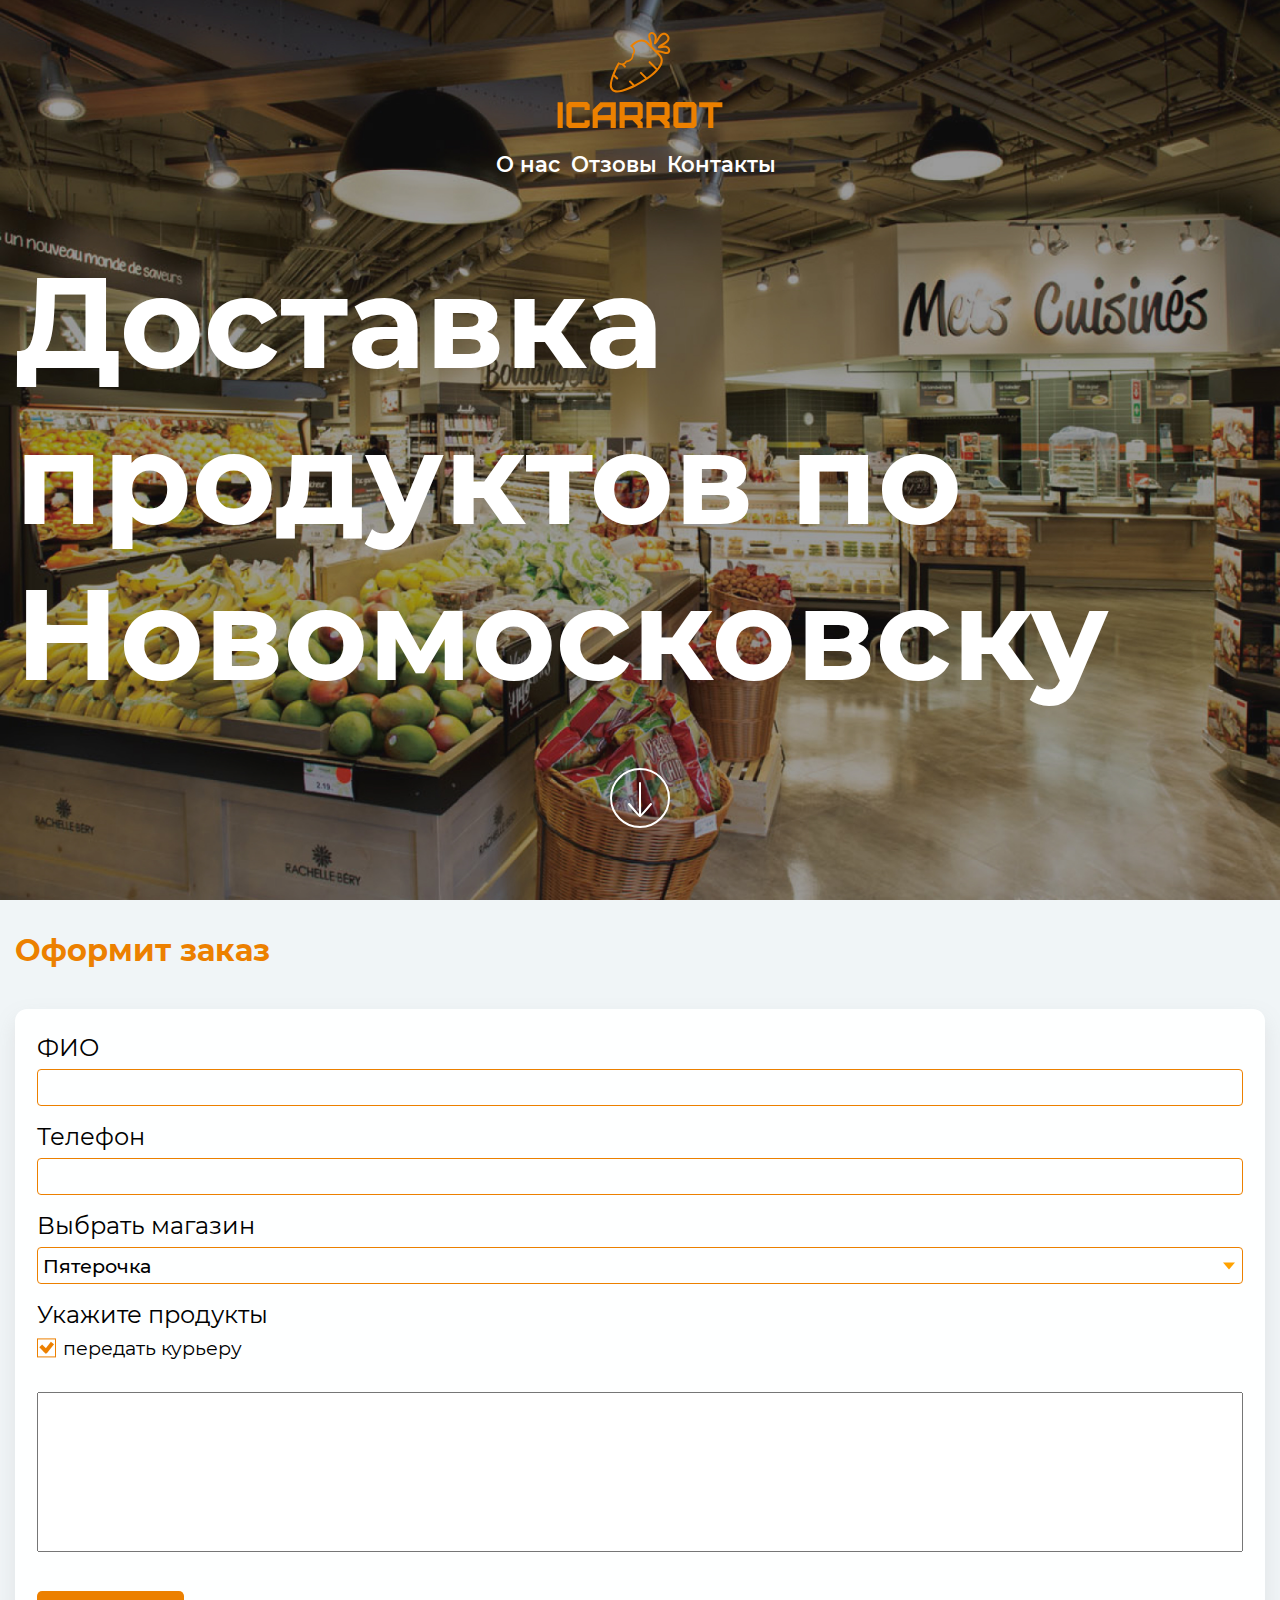
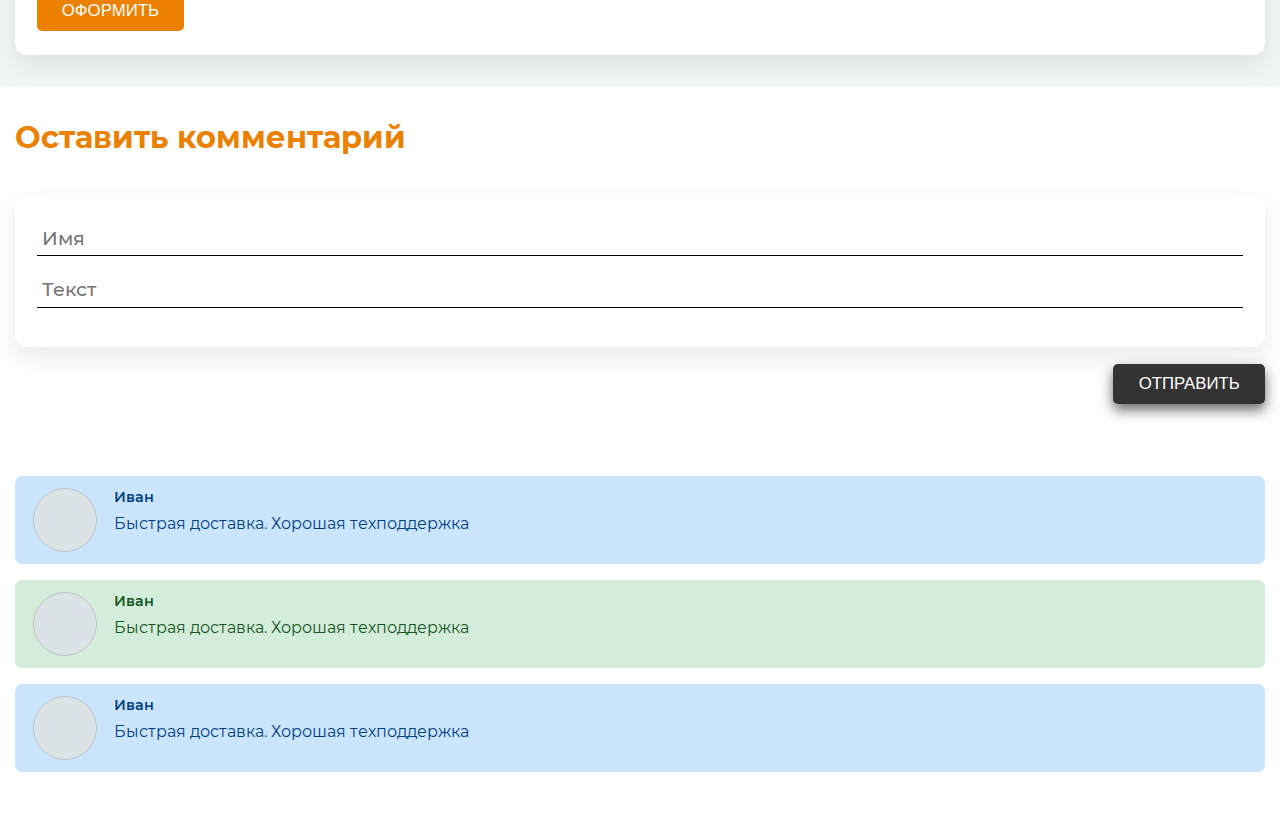
==== commit 5cb35533: "Комменты" ====
--- a/index.html
+++ b/index.html
@@ -9,10 +9,10 @@
 	<link rel="stylesheet" href="css/style.css">
 	<link rel="stylesheet" href="css/header.css">
 	<link rel="stylesheet" href="css/order.css">
+	<link rel="stylesheet" href="css/comments.css">
 </head>
 
 <body>
-
 	<header class="header">
 		<div class="container ">
 			<div class="header__wrap">
@@ -38,7 +38,7 @@
 				</div>
 
 				<div class="header__title">
-					<h1>Доставка<br> еды
+					<h1>Доставка<br> продуктов
 						по Новомосковску</h1>
 				</div>
 				<button type="button" class="header__arrow">
@@ -50,39 +50,70 @@
 		</div>
 		<!-- <div class="dark"></div> -->
 	</header>
+
 	<main>
 		<section class="order">
 			<div class="container">
 				<h2 class="order__title title">Оформит заказ</h2>
-				<form action="" class="order__fotm form">
+				<form action="" class="order__form form">
 
-					<div class="form__column-first">
-						<label for="name" class="form__label">ФИО</label>
-						<input type="text" id="name" value="12" class="form__input">
+					<label for="name" class="form__label">ФИО</label>
+					<input type="text" id="name" class="form__input">
 
-						<label for="tel" class="form__label">Телефон</label>
-						<input type="tel" id="tel" value="12" class="form__input">
+					<label for="tel" class="form__label">Телефон</label>
+					<input type="tel" id="tel" class="form__input">
 
-						<p class="form__label">Выбрать магазин</p>
-						<button class="form__selsect form__input" type="button">Пятерочка</button>
+					<p class="form__label">Выбрать магазин</p>
+					<button class="form__selsect form__input" type="button">Пятерочка</button>
 
-						<p class="form__label">Укажите продукты</p>
+					<p class="form__label">Укажите продукты</p>
 
-						<label class="form__check-label label-ch">
-							<input type="checkbox" name="a" checked class="form__check visually-hidden">
-							<span class="check-box"></span>
-							передать курьеру
-						</label>
+					<label class="form__check-label label-ch">
+						<input type="checkbox" name="a" checked class="form__check visually-hidden">
+						<span class="check-box"></span>
+						передать курьеру
+					</label>
 
-						<textarea name="" cols="30" rows="10" class="form__textarea"></textarea>
+					<textarea name="" cols="30" rows="10" class="form__textarea"></textarea>
 
-						<button type="button" class="form__button">Оформить</button>
-
-					</div>
-
-
+					<button type="button" class="form__button">Оформить</button>
 
 				</form>
+			</div>
+		</section>
+
+		<section class="comments">
+			<div class="container">
+				<h2 class="order__title title">Оставить комментарий</h2>
+				<form action="" class="comments__form">
+					<div class=" form form-comm">
+						<input type="text" class="form-comm__input" placeholder="Имя">
+						<input type="text" class="form-comm__input" placeholder="Текст">
+					</div>
+					<button type="button" class="form__button form-comm__button">отправить</button>
+				</form>
+
+				<article class="comments__comment">
+					<div class="comment__avatar"></div>
+					<div class="comment__body">
+						<p class="comment__name">Иван</p>
+						<p class="comment__text">Быстрая доставка. Хорошая техподдержка</p>
+					</div>
+				</article>
+				<article class="comments__comment">
+					<div class="comment__avatar"></div>
+					<div class="comment__body">
+						<p class="comment__name">Иван</p>
+						<p class="comment__text">Быстрая доставка. Хорошая техподдержка</p>
+					</div>
+				</article>
+				<article class="comments__comment">
+					<div class="comment__avatar"></div>
+					<div class="comment__body">
+						<p class="comment__name">Иван</p>
+						<p class="comment__text">Быстрая доставка. Хорошая техподдержка</p>
+					</div>
+				</article>
 			</div>
 		</section>
 	</main>
--- a/css/style.css
+++ b/css/style.css
@@ -5,7 +5,7 @@
 }
 
 .container {
-	max-width: 1440px;
+	/* max-width: 425px; */
 	padding: 0 15px;
 	margin: 0 auto;
 }
--- a/css/header.css
+++ b/css/header.css
@@ -28,17 +28,20 @@
 	background-color: blueviolet; */
 	display: flex;
 	flex-direction: column;
+	align-items: center;
 }
 
 .header__logo {
 	position: relative;
 	height: 6em;
+	width: 15em;
 	margin-bottom: 0.8em;
 }
 
 .header__logo-img {
 	position: absolute;
 	height: 100%;
+	width: 100%;
 	fill: var(--icolor);
 }
 
@@ -76,7 +79,7 @@
 	flex-grow: 2;
 	display: flex;
 	align-items: center;
-	font-size: 1.0em;
+	font-size: 5.0vw;
 	color: var(--white);
 	margin-top: -100px;
 }
@@ -106,4 +109,5 @@
 	width: 100%;
 	fill: none;
 	stroke: rgb(255, 255, 255);
+	cursor: pointer;
 }--- a/css/order.css
+++ b/css/order.css
@@ -17,14 +17,13 @@
 
 	/* display: grid;
     grid-template-columns: repeat(2, min-content);
-    grid-column-gap: 2em; */
-}
-
-.form__column-first {
+	grid-column-gap: 2em; */
+	
 	display: grid;
 	grid-template-columns: repeat(4, 1fr);
 	grid-auto-rows: max-content;
 }
+
 
 .form__label {
 	grid-column: 4 span;
@@ -170,4 +169,5 @@
 	background: var(--icolor);
 	border: none;
 	border-radius: 0.3em;
+	cursor: pointer;
 }--- a/css/comments.css
+++ b/css/comments.css
@@ -0,0 +1,74 @@
+.comments {
+	padding: 2.0em 0;
+	background: #ffffff;
+}
+
+.comments__form {
+	display: grid;
+	grid-template-columns: repeat(4, 1fr);
+	grid-auto-rows: max-content;
+	font-size: 1.5rem;
+	margin-bottom: 3em;
+}
+
+.form-comm {
+	grid-column: 4 span;
+}
+
+.form-comm__input {
+	grid-column: 4 span;
+	max-width: 100%;
+	display: block;
+
+	padding: 0.3em;
+	margin-bottom: 0.8em;
+
+	font-family: inherit;
+	font-weight: 500;
+	font-size: 0.8em;
+
+	border: none;
+	border-bottom: 1px solid rgb(0, 0, 0);
+}
+
+.form-comm__button {
+	justify-self: end;
+	background: #333;
+	box-shadow: 0px 6px 13px 0px rgba(36, 36, 36, 0.69);
+	margin-top: 1em;
+}
+
+
+
+.comments__comment {
+	font-size: 1em;
+	display: flex;
+	padding: .75em 1.1em;
+	color: #004085;
+	background-color: #cce5ff;
+	border-color: #b8daff;
+	border-radius: .45rem;
+	margin-bottom: 1em;
+}
+
+.comment__avatar {
+	flex: 0 0 auto;
+	width: 4em;
+	height: 4em;
+	background: rgb(220, 227, 230);
+	border: 1px solid rgb(191, 197, 199);
+	border-radius: 100%;
+	margin-right: 1.1em;
+}
+
+.comment__name {
+	font-size: 0.9em;
+	font-weight: 600;
+	margin-bottom: 0.5em;
+}
+
+.comments__comment:nth-child(even) {
+	color: #155724;
+	background-color: #d4edda;
+	border-color: #c3e6cb;
+}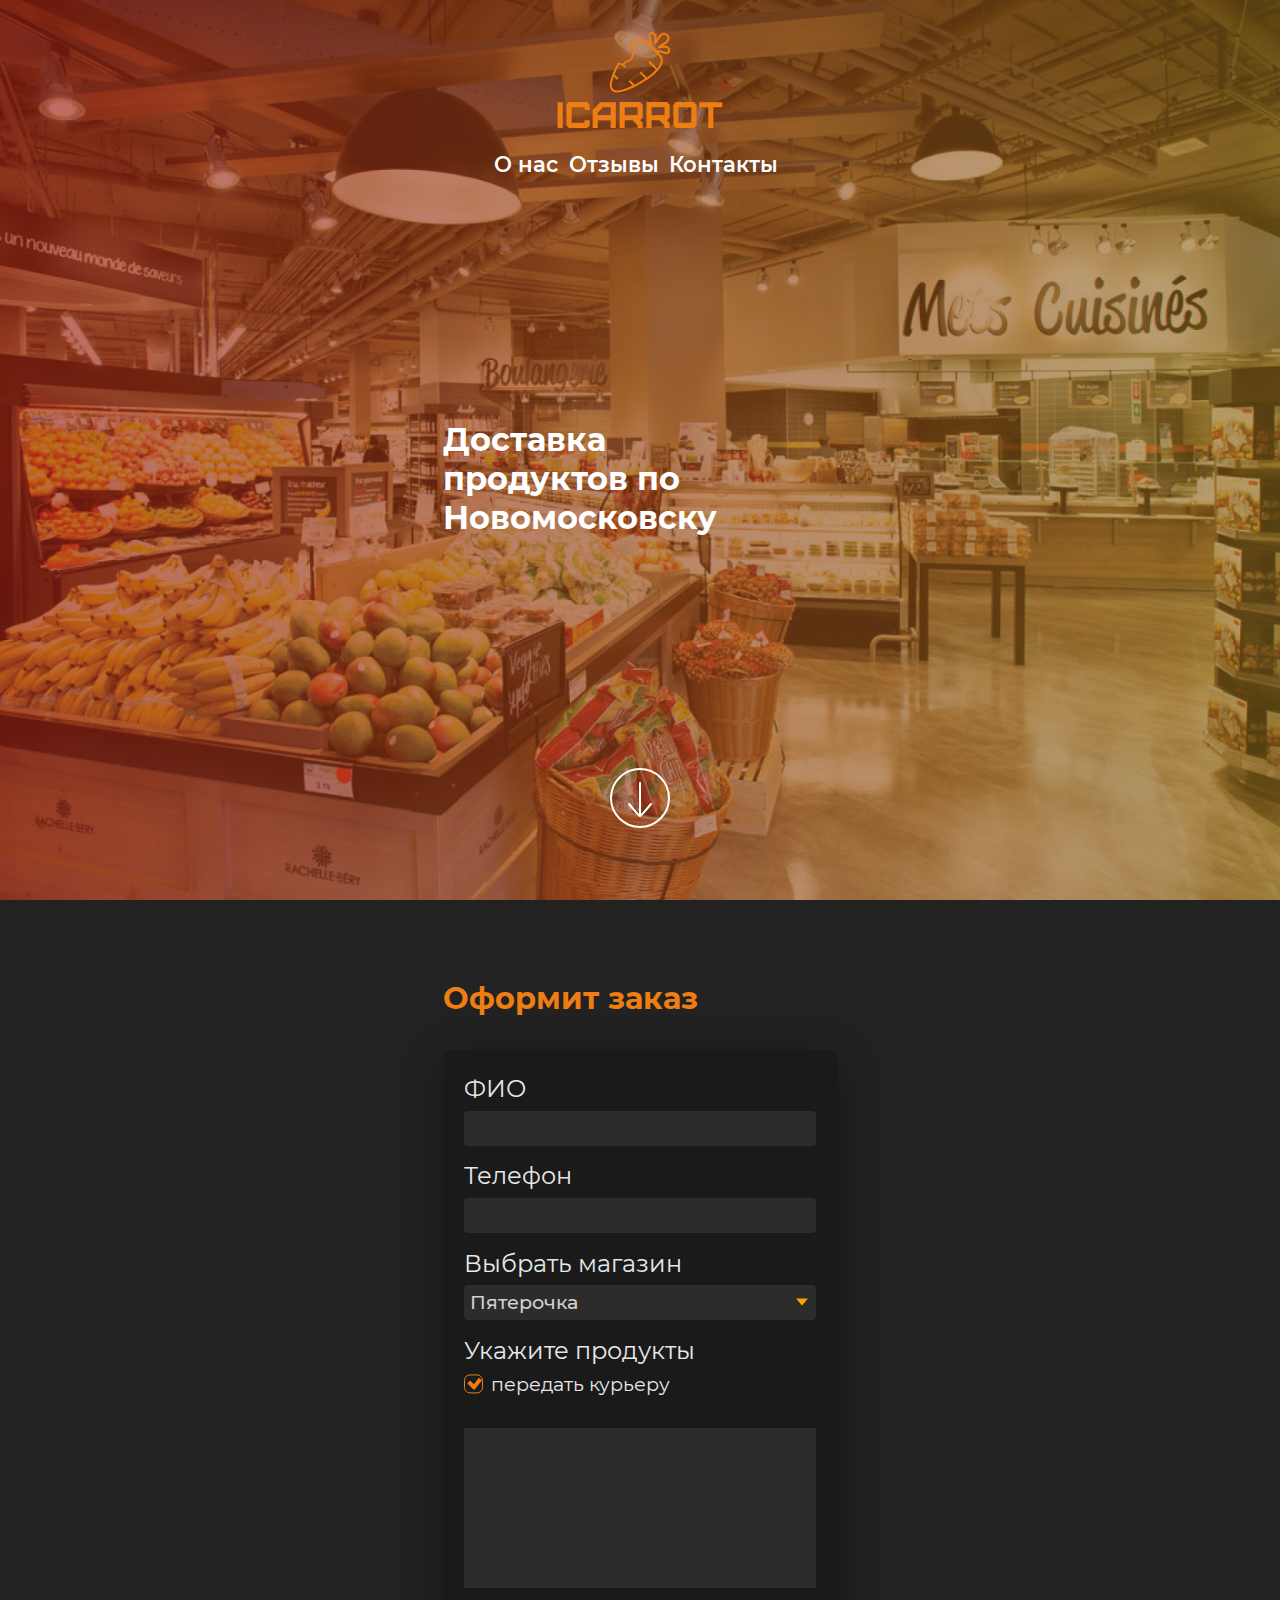
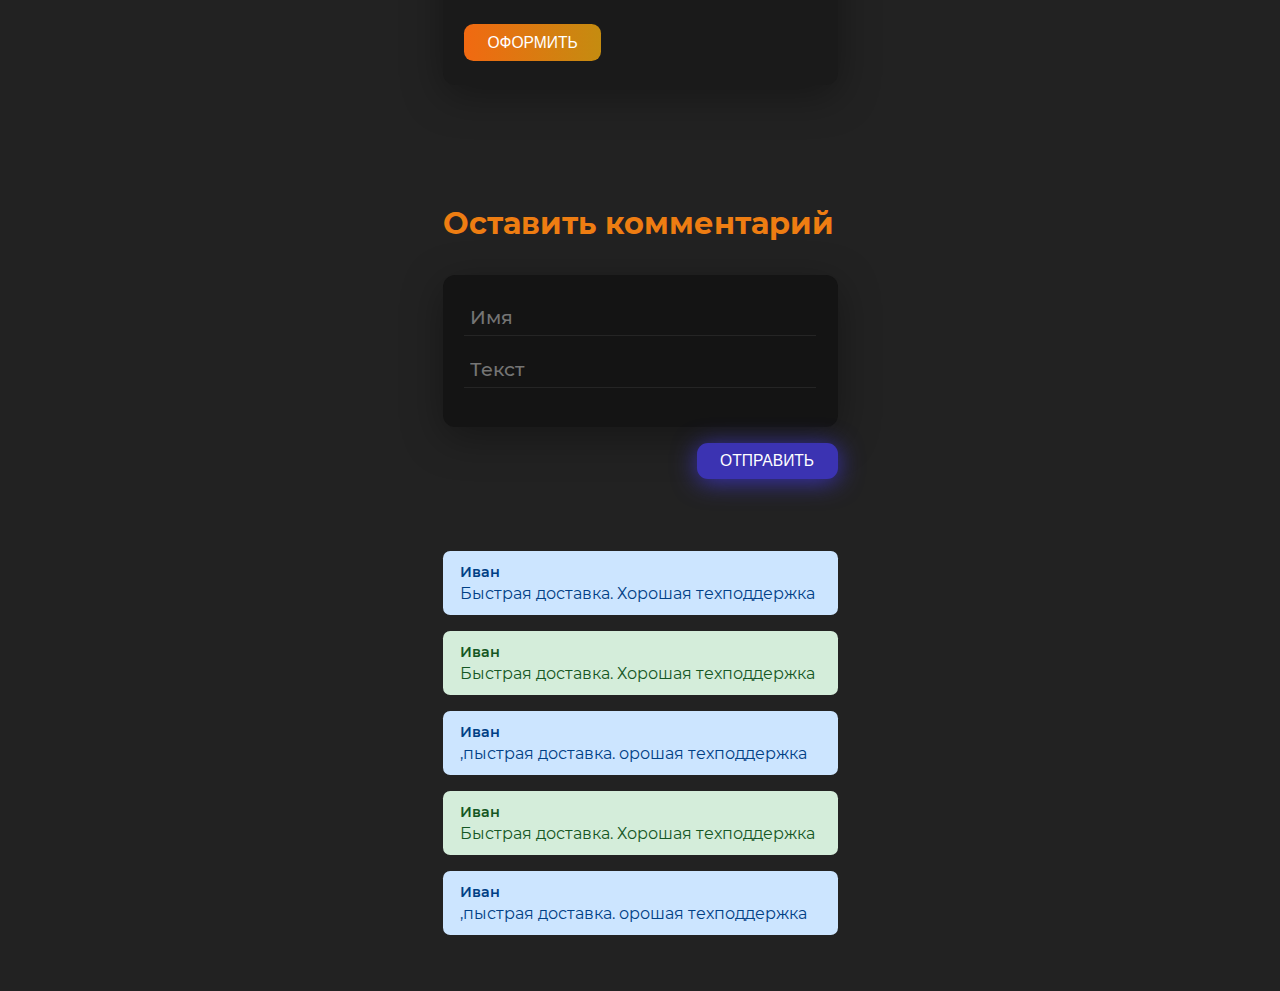
==== commit 4b25bf88: "Темная тема" ====
--- a/index.html
+++ b/index.html
@@ -14,7 +14,7 @@
 
 <body>
 	<header class="header">
-		<div class="container ">
+		<div class="container">
 			<div class="header__wrap">
 				<div class="header__nav-wrap">
 					<div class="header__logo">
@@ -28,7 +28,7 @@
 								<a href="" class="nav__link">О наc</a>
 							</li>
 							<li class="nav__item">
-								<a href="" class="nav__link">Отзовы</a>
+								<a href="" class="nav__link">Отзывы</a>
 							</li>
 							<li class="nav__item">
 								<a href="" class="nav__link">Контакты</a>
@@ -38,7 +38,7 @@
 				</div>
 
 				<div class="header__title">
-					<h1>Доставка<br> продуктов
+					<h1>Доставка<br>продуктов
 						по Новомосковску</h1>
 				</div>
 				<button type="button" class="header__arrow">
@@ -48,7 +48,7 @@
 				</button>
 			</div>
 		</div>
-		<!-- <div class="dark"></div> -->
+		<div class="dark"></div>
 	</header>
 
 	<main>
@@ -94,24 +94,38 @@
 				</form>
 
 				<article class="comments__comment">
-					<div class="comment__avatar"></div>
+					<!-- <div class="comment__avatar"></div> -->
 					<div class="comment__body">
 						<p class="comment__name">Иван</p>
 						<p class="comment__text">Быстрая доставка. Хорошая техподдержка</p>
 					</div>
 				</article>
 				<article class="comments__comment">
-					<div class="comment__avatar"></div>
+					<!-- <div class="comment__avatar"></div> -->
 					<div class="comment__body">
 						<p class="comment__name">Иван</p>
 						<p class="comment__text">Быстрая доставка. Хорошая техподдержка</p>
 					</div>
 				</article>
 				<article class="comments__comment">
-					<div class="comment__avatar"></div>
+					<!-- <div class="comment__avatar"></div> -->
+					<div class="comment__body">
+						<p class="comment__name">Иван</p>
+						<p class="comment__text">,пыстрая доставка. орошая техподдержка</p>
+					</div>
+				</article>
+				<article class="comments__comment">
+					<!-- <div class="comment__avatar"></div> -->
 					<div class="comment__body">
 						<p class="comment__name">Иван</p>
 						<p class="comment__text">Быстрая доставка. Хорошая техподдержка</p>
+					</div>
+				</article>
+				<article class="comments__comment">
+					<!-- <div class="comment__avatar"></div> -->
+					<div class="comment__body">
+						<p class="comment__name">Иван</p>
+						<p class="comment__text">,пыстрая доставка. орошая техподдержка</p>
 					</div>
 				</article>
 			</div>
--- a/css/style.css
+++ b/css/style.css
@@ -1,11 +1,12 @@
 :root {
 	--width: 1160px;
-	--icolor: #ec8000;
+	/* --icolor: #ec8000; */
+	--icolor: #ee7d12;
 	--white: #ffffff;
 }
 
 .container {
-	/* max-width: 425px; */
+	max-width: 425px;
 	padding: 0 15px;
 	margin: 0 auto;
 }
@@ -22,7 +23,7 @@
 }
 
 *:focus {
-	outline: 2px solid rgb(30, 100, 204);
+	outline: 1px solid rgb(30, 100, 204);
 }
 
 body {
--- a/css/header.css
+++ b/css/header.css
@@ -2,7 +2,7 @@
 	font-size: 1em;
 	background: url(../img/fon.jpg) center/cover no-repeat;
 	position: relative;
-	z-index: -2;
+	z-index: 0;
 }
 .dark{
 	position: absolute;
@@ -10,16 +10,20 @@
 	bottom: 0;
 	right: 0;
 	left: 0;
-	/* background: rgba(0, 0, 0, 0.05); */
-	z-index: -1;
+	background: rgba(14, 3, 3, 0.671);
+	background: linear-gradient(to right, rgb(241, 39, 17), rgba(248, 178, 26, 0.774));
+	opacity: 0.4;
+	z-index: 1;
 }
 .header__wrap {
+	position: relative;
 	display: flex;
 	flex-wrap: wrap;
 	flex-direction: column;
 	justify-content: start;
 	min-height: 100vh;
 	padding: 2.0em 0;
+	z-index: 2;
 }
 
 .header__nav-wrap {
@@ -79,7 +83,7 @@
 	flex-grow: 2;
 	display: flex;
 	align-items: center;
-	font-size: 5.0vw;
+	font-size: 1.0rem;
 	color: var(--white);
 	margin-top: -100px;
 }
--- a/css/order.css
+++ b/css/order.css
@@ -1,19 +1,26 @@
 .order {
-	padding: 2.0em 0;
+	padding: 5em 0 5.0em;
 	background: #f0f5f7;
+	background: #151821;
+	background: #252525;
+	background: #222222;
+	/* background: linear-gradient(to right, #252525, #363636); */
 }
 
 .order__title {
-	margin-bottom: 1.3em;
+	margin-bottom: 1.1em;
 }
 
 .form {
 	padding: 1em 0.9em;
+	color: #e7e7e7;
 	font-size: 1.5rem;
 	/* border: 1px solid #838383; */
 	border-radius: 0.5em;
-	background: #feffff;
-	box-shadow: 0px 10px 21px 0px rgba(144, 138, 138, 0.17);
+	/* background: #feffff; */
+	background: #1a1a1a;
+	/* box-shadow: 0px 10px 21px 0px rgba(144, 138, 138, 0.17); */
+	box-shadow: 0px 10px 40px 0px rgba(0, 0, 0, 0.35);
 
 	/* display: grid;
     grid-template-columns: repeat(2, min-content);
@@ -44,16 +51,19 @@
 	font-family: inherit;
 	font-weight: 500;
 	font-size: 0.8em;
+	color: #d1d1d1;
 
-	border: 1px solid rgb(226, 226, 226);
-	border: 1px solid var(--icolor);
+	/* border: 1px solid rgb(226, 226, 226); */
+	border: none;
 	border-radius: 4px;
 	background: none;
+	background: #2c2c2c;
 }
 
-.form__input:focus,
-.form__input:hover {
-	outline: 2px solid rgb(30, 100, 204);
+.form__input:focus {
+	/* outline: 2px solid rgb(30, 100, 204); */
+	box-shadow: 0 1px var(--icolor);
+	outline: none;
 }
 
 .form__selsect {
@@ -73,12 +83,10 @@
 	border-color: #ffa200 transparent transparent transparent;
 }
 
-.form__selsect:focus,
-.form__selsect:hover {
-	box-sizing: border-box;
+/* .form__selsect:focus{
 	border: 1px solid var(--icolor);
 	outline: none;
-}
+} */
 
 .form__check-label {
 	grid-column: 4 span;
@@ -110,10 +118,11 @@
 	left: 0;
 	transform: translateY(-50%);
 	border: 1px solid var(--icolor);
+	border-radius: 6px;
 }
 
 .form__check:focus+span {
-	outline: 2px solid rgb(30, 100, 204);
+	outline: 1px solid rgb(30, 100, 204);
 }
 
 .form__check:checked+.check-box::before {
@@ -154,6 +163,13 @@
 	font-weight: 500;
 	font-size: 0.8em;
 	height: 160px;
+	border: none;
+	background: #2c2c2c;
+}
+.form__textarea:focus {
+	/* outline: 2px solid rgb(30, 100, 204); */
+	box-shadow: 0 1px var(--icolor);
+	outline: none;
 }
 
 .form__button {
@@ -162,12 +178,14 @@
 	padding: 0.6em 1.5em;
 	margin-top: 2.3em;
 
-	font-size: 0.7em;
+	font-size: 0.65em;
 	color: #ffffff;
 	text-transform: uppercase;
 
 	background: var(--icolor);
+	background: linear-gradient(to right, rgb(241, 105, 17), rgba(247, 173, 13, 0.774));
 	border: none;
 	border-radius: 0.3em;
+	border-radius: 0.6em;
 	cursor: pointer;
 }--- a/css/comments.css
+++ b/css/comments.css
@@ -1,6 +1,8 @@
 .comments {
-	padding: 2.0em 0;
-	background: #ffffff;
+	padding: 2.5em 0 2.5em;
+	background: rgb(255, 255, 255);
+	background: #181c27;
+	background: #222222;
 }
 
 .comments__form {
@@ -13,6 +15,7 @@
 
 .form-comm {
 	grid-column: 4 span;
+	background: rgb(20, 20, 20);
 }
 
 .form-comm__input {
@@ -28,14 +31,25 @@
 	font-size: 0.8em;
 
 	border: none;
+	background: none;
 	border-bottom: 1px solid rgb(0, 0, 0);
+	border-bottom: 1px solid #252525;
+	color: #757575;
+}
+
+.form-comm__input:focus {
+	outline: none;
+	border-bottom: 1px solid var(--icolor);
 }
 
 .form-comm__button {
 	justify-self: end;
 	background: #333;
-	box-shadow: 0px 6px 13px 0px rgba(36, 36, 36, 0.69);
+	background: #3b33b2;
+	/* box-shadow: 0px 6px 13px 0px rgba(36, 36, 36, 0.69); */
+	box-shadow: 0 3px 25px 0px #3b33b2;
 	margin-top: 1em;
+	border-radius: 0.7em;
 }
 
 
@@ -64,7 +78,7 @@
 .comment__name {
 	font-size: 0.9em;
 	font-weight: 600;
-	margin-bottom: 0.5em;
+	margin-bottom: 0.2em;
 }
 
 .comments__comment:nth-child(even) {
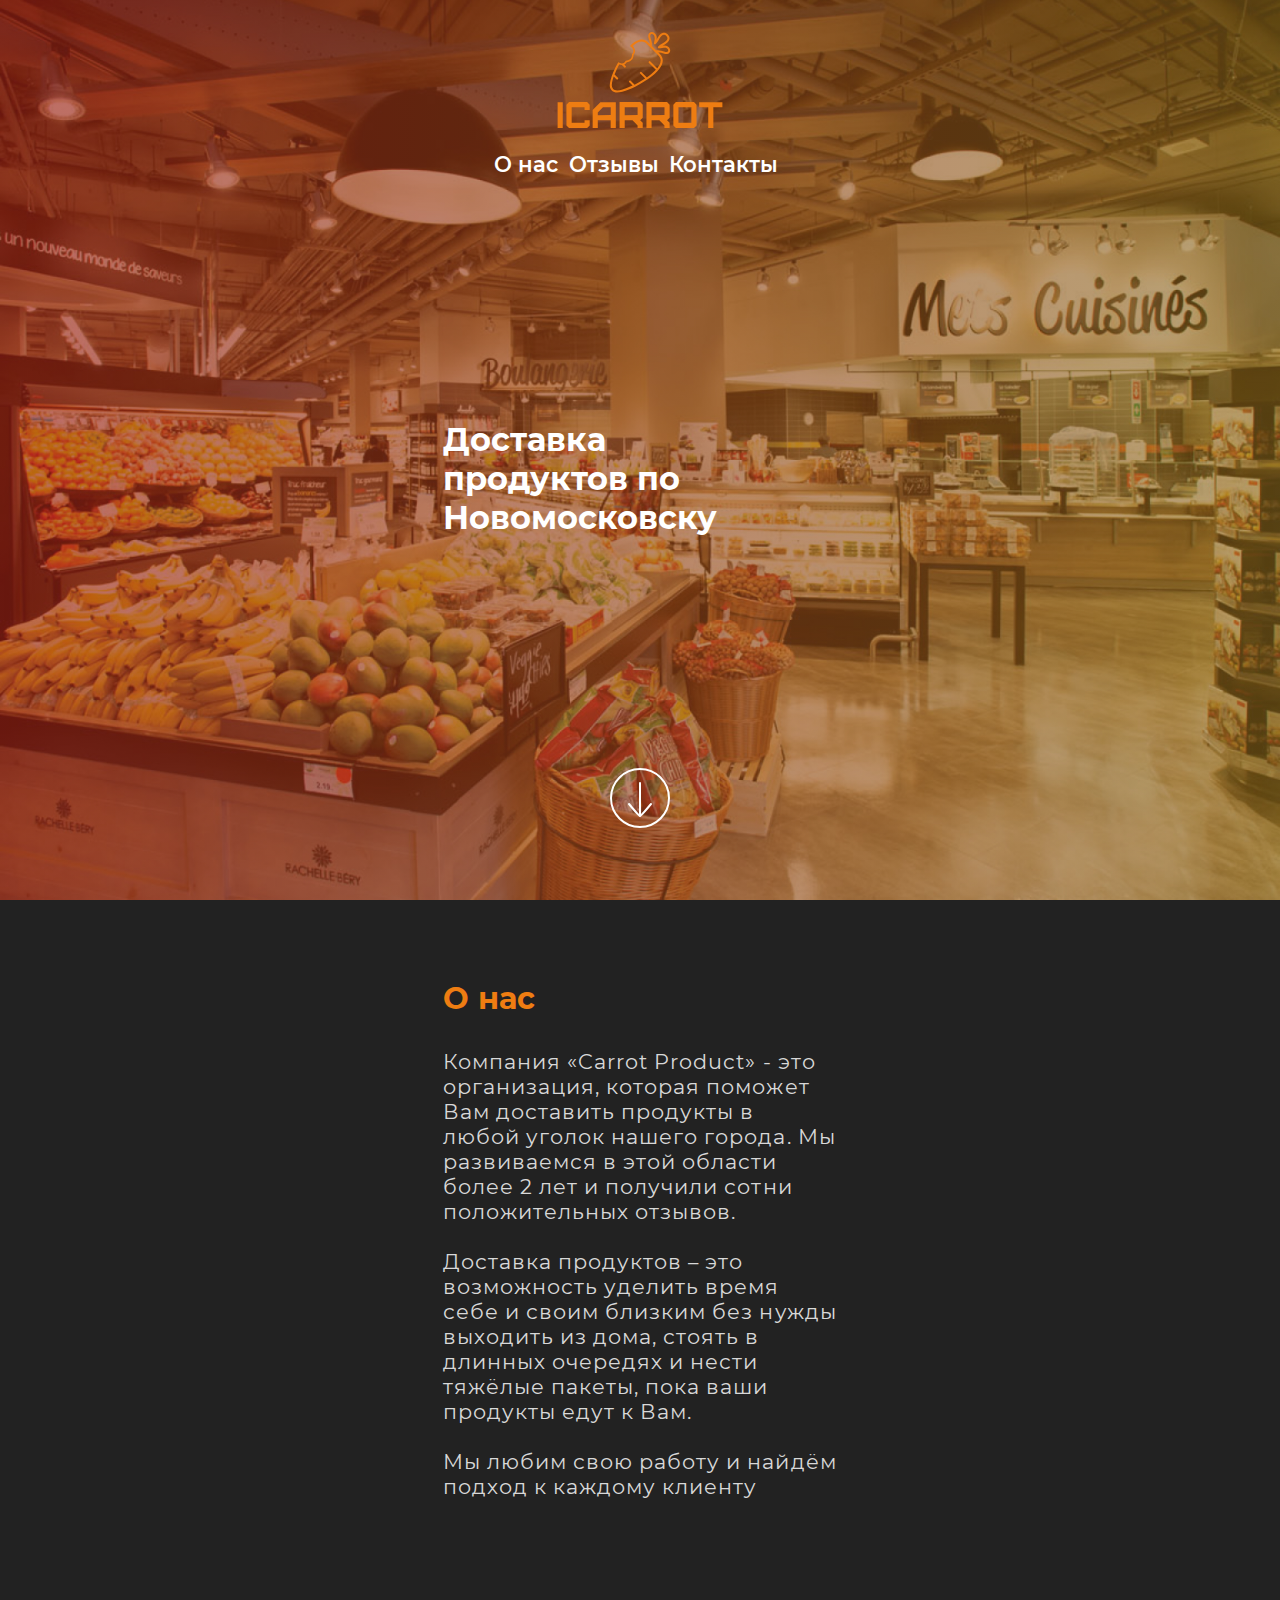
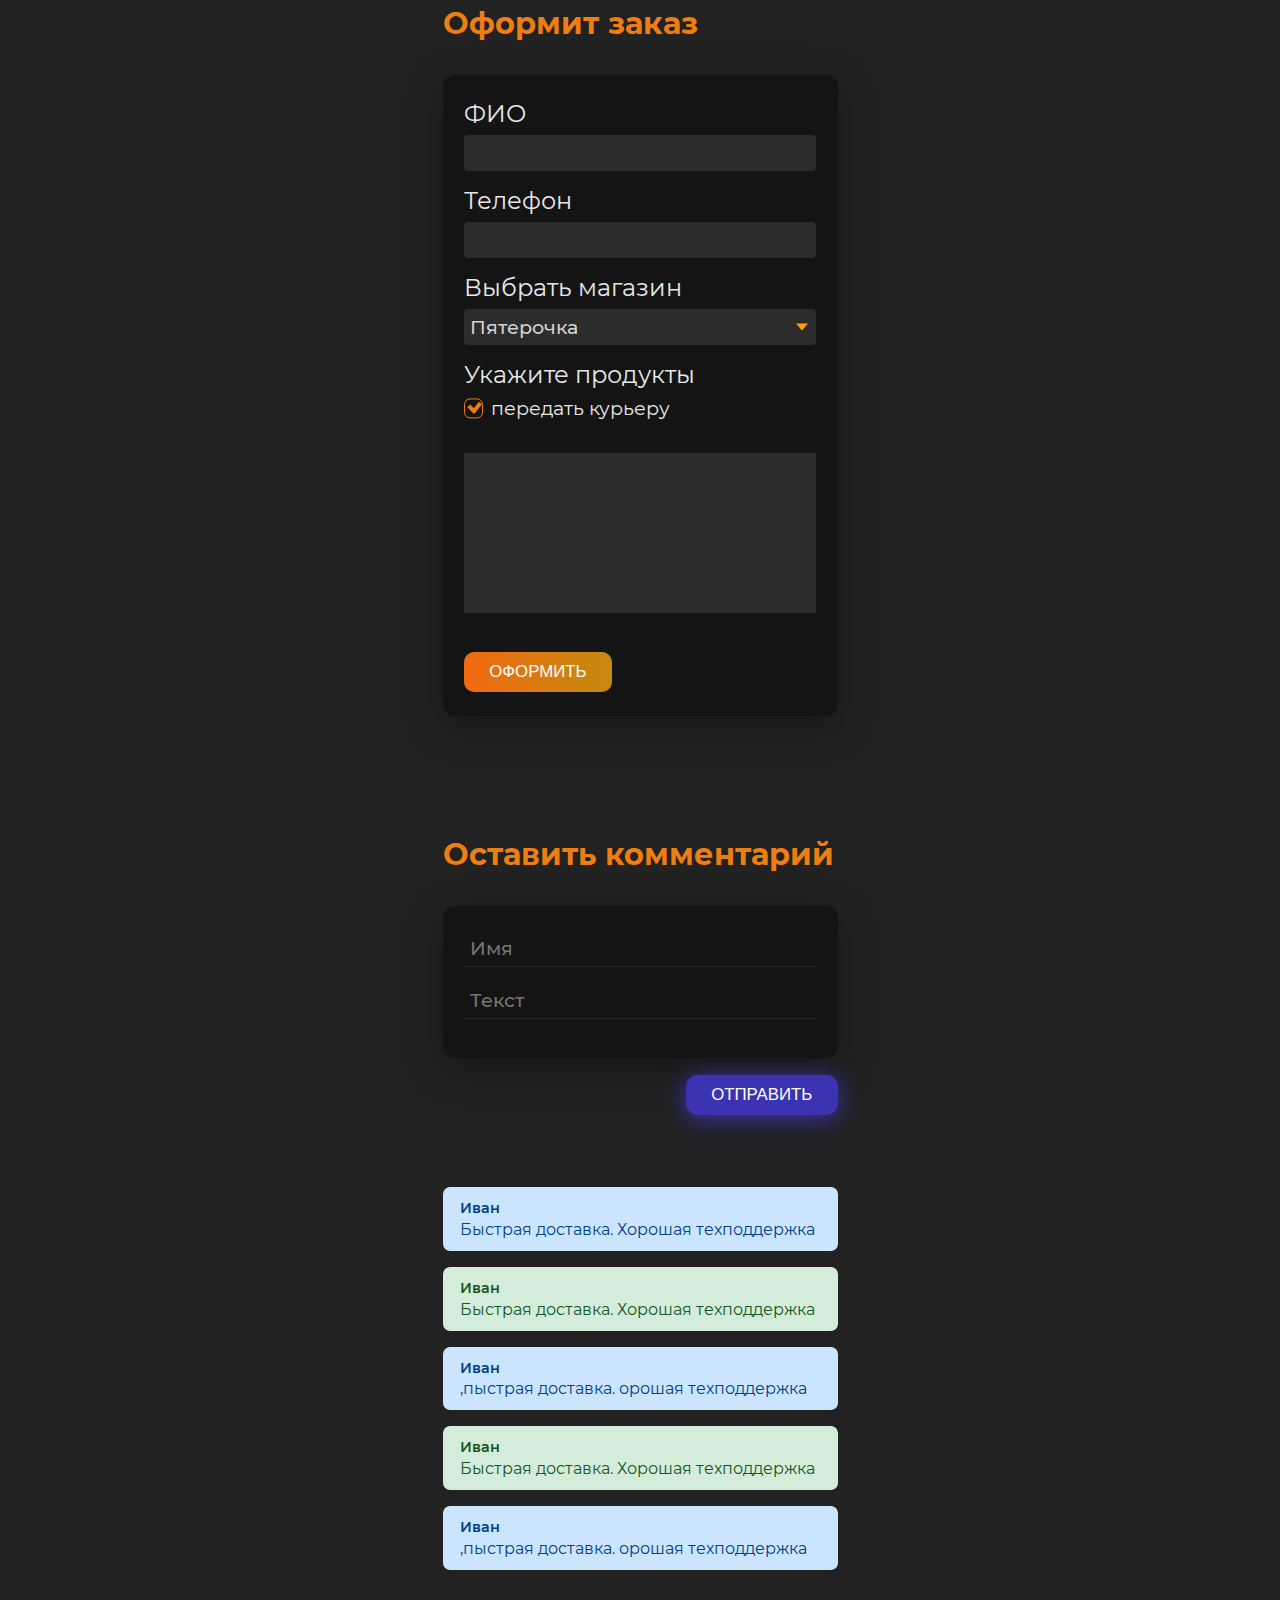
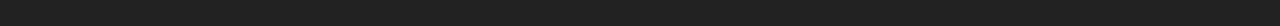
==== commit 317fbbbe: "О нас" ====
--- a/index.html
+++ b/index.html
@@ -7,6 +7,7 @@
 	<title>Document</title>
 	<link rel="stylesheet" href="css/fonts.css">
 	<link rel="stylesheet" href="css/style.css">
+	<link rel="stylesheet" href="css/description.css">
 	<link rel="stylesheet" href="css/header.css">
 	<link rel="stylesheet" href="css/order.css">
 	<link rel="stylesheet" href="css/comments.css">
@@ -52,6 +53,23 @@
 	</header>
 
 	<main>
+		<section class="description">
+			<div class="container">
+				<h2 class="description__title title">О нас</h2>
+				<p class="description__text">
+					Компания «Carrot Product» - это организация, которая поможет Вам доставить продукты в любой уголок нашего города.
+					Мы развиваемся в этой области более 2 лет и получили сотни положительных отзывов.
+				</p>
+				<p class="description__text">
+					Доставка продуктов – это возможность уделить время себе и своим близким без нужды выходить из дома, стоять в
+					длинных очередях и нести тяжёлые пакеты, пока ваши продукты едут к Вам.
+				</p>
+				<p class="description__text">
+					Мы любим свою работу и найдём подход к каждому клиенту
+				</p>
+			</div>
+		</section>
+
 		<section class="order">
 			<div class="container">
 				<h2 class="order__title title">Оформит заказ</h2>
--- a/css/style.css
+++ b/css/style.css
@@ -16,6 +16,7 @@
 *::before,
 *::after {
 	box-sizing: border-box;
+	border: none;
 }
 
 * {
@@ -30,6 +31,7 @@
 	font-family: 'Montserrat',
 		Arial,
 		sans-serif;
+	background: #222222;
 }
 
 .title {
--- a/css/description.css
+++ b/css/description.css
@@ -0,0 +1,14 @@
+.description {
+	padding: 5.0em 0 2.5em;
+	color: #d8d8d8
+}
+.description__title{
+	margin-bottom: 1.1em;
+}
+
+.description__text {
+	margin-bottom: 1.2em;
+	font-size: 1.3em;
+	line-height: 1.2em;
+	letter-spacing: 0.05em;
+}--- a/css/order.css
+++ b/css/order.css
@@ -1,10 +1,5 @@
 .order {
-	padding: 5em 0 5.0em;
-	background: #f0f5f7;
-	background: #151821;
-	background: #252525;
-	background: #222222;
-	/* background: linear-gradient(to right, #252525, #363636); */
+	padding: 2.5em 0 5.0em;
 }
 
 .order__title {
@@ -15,16 +10,10 @@
 	padding: 1em 0.9em;
 	color: #e7e7e7;
 	font-size: 1.5rem;
-	/* border: 1px solid #838383; */
 	border-radius: 0.5em;
-	/* background: #feffff; */
-	background: #1a1a1a;
-	/* box-shadow: 0px 10px 21px 0px rgba(144, 138, 138, 0.17); */
+	background: #141414;
+
 	box-shadow: 0px 10px 40px 0px rgba(0, 0, 0, 0.35);
-
-	/* display: grid;
-    grid-template-columns: repeat(2, min-content);
-	grid-column-gap: 2em; */
 	
 	display: grid;
 	grid-template-columns: repeat(4, 1fr);
@@ -37,7 +26,6 @@
 	margin-bottom: 0.3em;
 
 	font-size: 1em;
-	/* font-weight: 500; */
 }
 
 .form__input {
@@ -53,7 +41,6 @@
 	font-size: 0.8em;
 	color: #d1d1d1;
 
-	/* border: 1px solid rgb(226, 226, 226); */
 	border: none;
 	border-radius: 4px;
 	background: none;
@@ -61,7 +48,6 @@
 }
 
 .form__input:focus {
-	/* outline: 2px solid rgb(30, 100, 204); */
 	box-shadow: 0 1px var(--icolor);
 	outline: none;
 }
@@ -83,10 +69,6 @@
 	border-color: #ffa200 transparent transparent transparent;
 }
 
-/* .form__selsect:focus{
-	border: 1px solid var(--icolor);
-	outline: none;
-} */
 
 .form__check-label {
 	grid-column: 4 span;
@@ -107,7 +89,6 @@
 	-webkit-appearance: none;
 	-moz-appearance: none;
 	appearance: none;
-	/* display: none; */
 }
 
 .check-box {
@@ -148,7 +129,6 @@
 	top: 65%;
 	left: 56%;
 	transform-origin: 0 50%;
-	/* transform: translate(-50%, -50%); */
 	transform: rotate(225deg);
 
 	background: var(--icolor)
@@ -167,7 +147,6 @@
 	background: #2c2c2c;
 }
 .form__textarea:focus {
-	/* outline: 2px solid rgb(30, 100, 204); */
 	box-shadow: 0 1px var(--icolor);
 	outline: none;
 }
@@ -178,14 +157,13 @@
 	padding: 0.6em 1.5em;
 	margin-top: 2.3em;
 
-	font-size: 0.65em;
+	font-size: 0.70em;
 	color: #ffffff;
 	text-transform: uppercase;
 
 	background: var(--icolor);
 	background: linear-gradient(to right, rgb(241, 105, 17), rgba(247, 173, 13, 0.774));
 	border: none;
-	border-radius: 0.3em;
 	border-radius: 0.6em;
 	cursor: pointer;
 }--- a/css/comments.css
+++ b/css/comments.css
@@ -1,8 +1,5 @@
 .comments {
 	padding: 2.5em 0 2.5em;
-	background: rgb(255, 255, 255);
-	background: #181c27;
-	background: #222222;
 }
 
 .comments__form {
@@ -15,7 +12,6 @@
 
 .form-comm {
 	grid-column: 4 span;
-	background: rgb(20, 20, 20);
 }
 
 .form-comm__input {
@@ -32,7 +28,6 @@
 
 	border: none;
 	background: none;
-	border-bottom: 1px solid rgb(0, 0, 0);
 	border-bottom: 1px solid #252525;
 	color: #757575;
 }
@@ -44,9 +39,7 @@
 
 .form-comm__button {
 	justify-self: end;
-	background: #333;
 	background: #3b33b2;
-	/* box-shadow: 0px 6px 13px 0px rgba(36, 36, 36, 0.69); */
 	box-shadow: 0 3px 25px 0px #3b33b2;
 	margin-top: 1em;
 	border-radius: 0.7em;
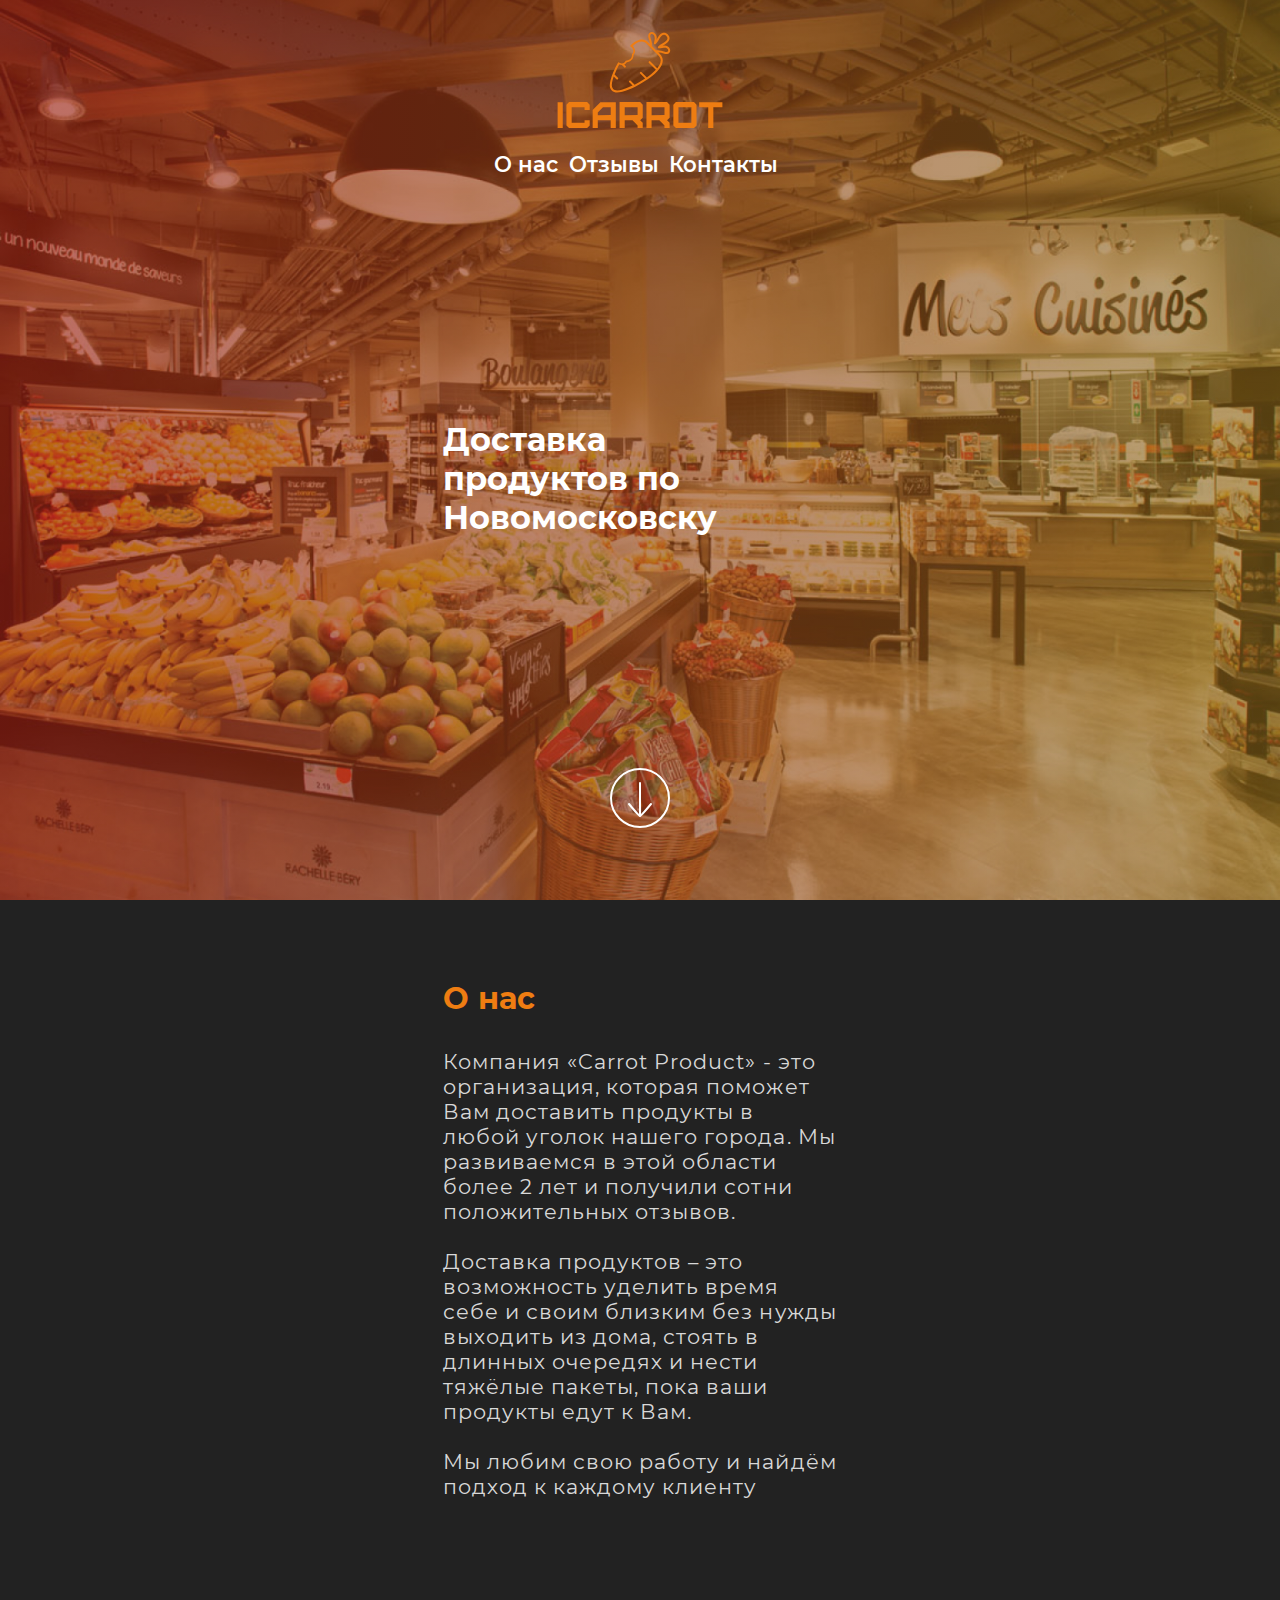
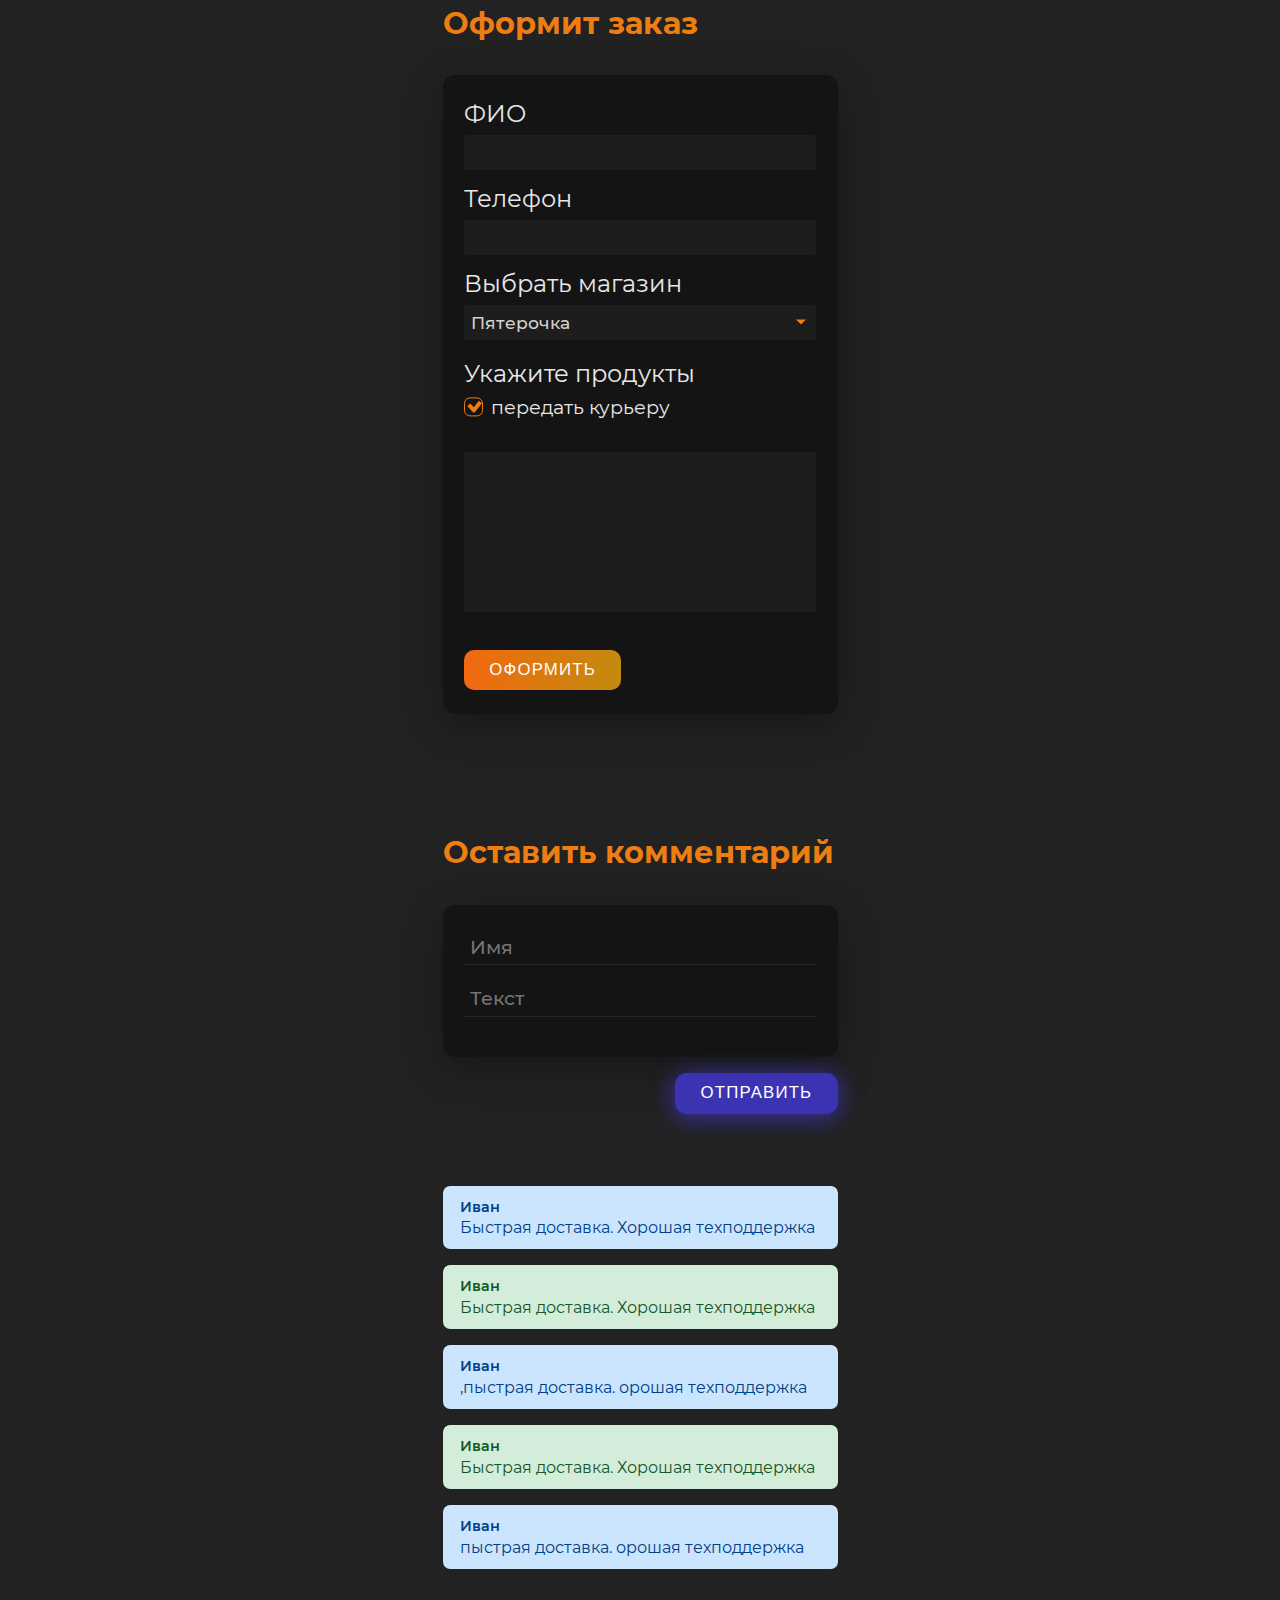
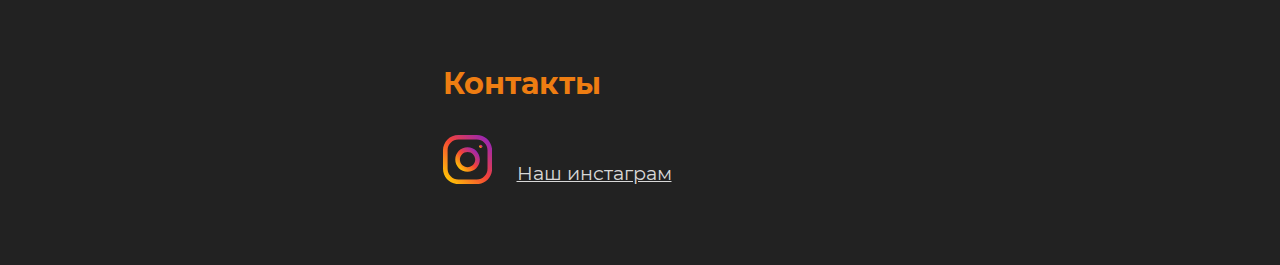
==== commit 44548d2e: "Все моб" ====
--- a/index.html
+++ b/index.html
@@ -3,14 +3,16 @@
 
 <head>
 	<meta charset="UTF-8">
-	<meta name="viewport" content="width=device-width, initial-scale=1.0">
+	<meta name="viewport" content="width=device-width, initial-scale=1, shrink-to-fit=no">
 	<title>Document</title>
 	<link rel="stylesheet" href="css/fonts.css">
 	<link rel="stylesheet" href="css/style.css">
+	<link rel="stylesheet" href="css/header.css">
 	<link rel="stylesheet" href="css/description.css">
-	<link rel="stylesheet" href="css/header.css">
 	<link rel="stylesheet" href="css/order.css">
+	<link rel="stylesheet" href="css/select.css">
 	<link rel="stylesheet" href="css/comments.css">
+	<link rel="stylesheet" href="css/footer.css">
 </head>
 
 <body>
@@ -26,13 +28,13 @@
 					<nav class="header__nav nav">
 						<ul class="nav__list">
 							<li class="nav__item">
-								<a href="" class="nav__link">О наc</a>
+								<a href="#a1" class="nav__link a1">О наc</a>
 							</li>
 							<li class="nav__item">
-								<a href="" class="nav__link">Отзывы</a>
+								<a href="#a2" class="nav__link">Отзывы</a>
 							</li>
 							<li class="nav__item">
-								<a href="" class="nav__link">Контакты</a>
+								<a href="#a3" class="nav__link">Контакты</a>
 							</li>
 						</ul>
 					</nav>
@@ -53,15 +55,17 @@
 	</header>
 
 	<main>
-		<section class="description">
+		<section id="#a1" class="description">
 			<div class="container">
 				<h2 class="description__title title">О нас</h2>
 				<p class="description__text">
-					Компания «Carrot Product» - это организация, которая поможет Вам доставить продукты в любой уголок нашего города.
+					Компания «Carrot Product» - это организация, которая поможет Вам доставить продукты в любой уголок
+					нашего города.
 					Мы развиваемся в этой области более 2 лет и получили сотни положительных отзывов.
 				</p>
 				<p class="description__text">
-					Доставка продуктов – это возможность уделить время себе и своим близким без нужды выходить из дома, стоять в
+					Доставка продуктов – это возможность уделить время себе и своим близким без нужды выходить из дома,
+					стоять в
 					длинных очередях и нести тяжёлые пакеты, пока ваши продукты едут к Вам.
 				</p>
 				<p class="description__text">
@@ -70,19 +74,31 @@
 			</div>
 		</section>
 
+
 		<section class="order">
 			<div class="container">
 				<h2 class="order__title title">Оформит заказ</h2>
 				<form action="" class="order__form form">
 
 					<label for="name" class="form__label">ФИО</label>
-					<input type="text" id="name" class="form__input">
+					<input type="text" id="name" class="form__input input-form">
 
 					<label for="tel" class="form__label">Телефон</label>
-					<input type="tel" id="tel" class="form__input">
+					<input type="tel" id="tel" class="form__input input-form">
 
 					<p class="form__label">Выбрать магазин</p>
-					<button class="form__selsect form__input" type="button">Пятерочка</button>
+					<div class="select-wrap">
+						<select class="select visually-hidden" name="select">
+							<option value="One">Пятерочка</option>
+							<option value="Two">Верный</option>
+							<option value="Three">Магнит</option>
+							<option value="Four">Карусель</option>
+							<option value="Five">Перекресток</option>
+						</select>
+					</div>
+
+					<!-- <button class="form__selsect form__input" type="button">Пятерочка</button> -->
+
 
 					<p class="form__label">Укажите продукты</p>
 
@@ -92,7 +108,7 @@
 						передать курьеру
 					</label>
 
-					<textarea name="" cols="30" rows="10" class="form__textarea"></textarea>
+					<textarea name="" disabled class="form__textarea input-form"></textarea>
 
 					<button type="button" class="form__button">Оформить</button>
 
@@ -100,7 +116,7 @@
 			</div>
 		</section>
 
-		<section class="comments">
+		<section id="#a2" class="comments">
 			<div class="container">
 				<h2 class="order__title title">Оставить комментарий</h2>
 				<form action="" class="comments__form">
@@ -143,12 +159,61 @@
 					<!-- <div class="comment__avatar"></div> -->
 					<div class="comment__body">
 						<p class="comment__name">Иван</p>
-						<p class="comment__text">,пыстрая доставка. орошая техподдержка</p>
+						<p class="comment__text">пыстрая доставка. орошая техподдержка</p>
 					</div>
 				</article>
 			</div>
 		</section>
 	</main>
+
+	<footer id="#a3" class="footer">
+		<div class="container">
+			<h2 class="footer__title title">Контакты</h2>
+			<div class="footer_wrap">
+				<div class="footer__inst">
+					<svg class="footer__svg" viewBox="0 0 521 512">
+						<g>
+							<linearGradient id="SVGID_1_" gradientUnits="userSpaceOnUse" x1="-46.0041" y1="634.1208"
+								x2="-32.9334" y2="647.1917" gradientTransform="matrix(32 0 0 -32 1519 20757)">
+								<stop offset="0" style="stop-color:#ffc107" />
+								<stop offset="0.507" style="stop-color:#f44336" />
+								<stop offset="0.99" style="stop-color:#9c27b0" />
+							</linearGradient>
+							<path style="fill:url(#SVGID_1_)" d="M352,0H160C71.648,0,0,71.648,0,160v192c0,88.352,71.648,160,160,160h192
+	c88.352,0,160-71.648,160-160V160C512,71.648,440.352,0,352,0z M464,352c0,61.76-50.24,112-112,112H160c-61.76,0-112-50.24-112-112
+	V160C48,98.24,98.24,48,160,48h192c61.76,0,112,50.24,112,112V352z" />
+							<linearGradient id="SVGID_2_" gradientUnits="userSpaceOnUse" x1="-42.2971" y1="637.8279"
+								x2="-36.6404" y2="643.4846" gradientTransform="matrix(32 0 0 -32 1519 20757)">
+								<stop offset="0" style="stop-color:#ffc107" />
+								<stop offset="0.507" style="stop-color:#f44336" />
+								<stop offset="0.99" style="stop-color:#9c27b0" />
+							</linearGradient>
+							<path style="fill:url(#SVGID_2_)" d="M256,128c-70.688,0-128,57.312-128,128s57.312,128,128,128s128-57.312,128-128
+	S326.688,128,256,128z M256,336c-44.096,0-80-35.904-80-80c0-44.128,35.904-80,80-80s80,35.872,80,80
+	C336,300.096,300.096,336,256,336z" />
+							<linearGradient id="SVGID_3_" gradientUnits="userSpaceOnUse" x1="-35.5456" y1="644.5793"
+								x2="-34.7919" y2="645.3331" gradientTransform="matrix(32 0 0 -32 1519 20757)">
+								<stop offset="0" style="stop-color:#ffc107" />
+								<stop offset="0.507" style="stop-color:#f44336" />
+								<stop offset="0.99" style="stop-color:#9c27b0" />
+							</linearGradient>
+							<circle style="fill:url(#SVGID_3_)" cx="393.6" cy="118.4" r="17.056" />
+						</g>
+					</svg>
+				</div>
+				<div class="footer__link">
+					<a href="">Наш инстаграм</a>
+				</div>
+			</div>
+		</div>
+	</footer>
+
+	 <!-- <script src="https://code.jquery.com/jquery-3.4.1.slim.min.js"
+	 	integrity="sha384-J6qa4849blE2+poT4WnyKhv5vZF5SrPo0iEjwBvKU7imGFAV0wwj1yYfoRSJoZ+n" crossorigin="anonymous">
+	 </script> -->
+	<script src="js/jquery-3.4.1.min.js"></script>
+	<script src="js/select.js"></script>
+	<script src="js/scroll.js"></script>
 </body>
 
 </html>--- a/css/header.css
+++ b/css/header.css
@@ -2,7 +2,6 @@
 	font-size: 1em;
 	background: url(../img/fon.jpg) center/cover no-repeat;
 	position: relative;
-	z-index: 0;
 }
 .dark{
 	position: absolute;
@@ -13,7 +12,6 @@
 	background: rgba(14, 3, 3, 0.671);
 	background: linear-gradient(to right, rgb(241, 39, 17), rgba(248, 178, 26, 0.774));
 	opacity: 0.4;
-	z-index: 1;
 }
 .header__wrap {
 	position: relative;
@@ -21,18 +19,17 @@
 	flex-wrap: wrap;
 	flex-direction: column;
 	justify-content: start;
-	min-height: 100vh;
+	height: 100vh;
+	min-height: 440px;
 	padding: 2.0em 0;
-	z-index: 2;
+	z-index: 1;
 }
 
 .header__nav-wrap {
-	/* height: 70px;
-	width: 70px;
-	background-color: blueviolet; */
 	display: flex;
 	flex-direction: column;
 	align-items: center;
+	z-index: 1;
 }
 
 .header__logo {
@@ -56,24 +53,34 @@
 }
 
 .nav {
+	position: relative;
 	justify-self: end;
+	z-index: 3;
 }
 
 .nav__list {
+	position: relative;
 	list-style: none;
 	padding: 0;
 	margin-left: -0.5em;
 	display: flex;
 	flex-wrap: wrap;
+	z-index: 4;
 }
-
+.nav__item {
+	position: relative;
+	cursor: pointer;
+	z-index: 5;
+}
 .nav__link {
+	position: relative;
 	display: block;
 	padding: 0.5em 0.25em;
 	font-size: 1.33em;
 	font-weight: 600;
 	text-decoration: none;
 	color: var(--white);
+	z-index: 6;
 }
 
 .header__title {
--- a/css/order.css
+++ b/css/order.css
@@ -14,7 +14,7 @@
 	background: #141414;
 
 	box-shadow: 0px 10px 40px 0px rgba(0, 0, 0, 0.35);
-	
+
 	display: grid;
 	grid-template-columns: repeat(4, 1fr);
 	grid-auto-rows: max-content;
@@ -30,24 +30,25 @@
 
 .form__input {
 	grid-column: 4 span;
+	margin-bottom: 0.8em;
+}
 
-	display: block;
+.input-form {
 	max-width: 100%;
-	padding: 0.3em;
-	margin-bottom: 0.8em;
+	padding: 0.4em;
 
 	font-family: inherit;
 	font-weight: 500;
-	font-size: 0.8em;
+	font-size: 0.72em;
 	color: #d1d1d1;
 
 	border: none;
 	border-radius: 4px;
 	background: none;
-	background: #2c2c2c;
+	background: #1d1d1d;
 }
 
-.form__input:focus {
+.input-form:focus {
 	box-shadow: 0 1px var(--icolor);
 	outline: none;
 }
@@ -82,6 +83,7 @@
 
 .label-ch {
 	margin-bottom: 1.7em;
+	cursor: pointer;
 }
 
 .form__check {
@@ -136,16 +138,21 @@
 
 .form__textarea {
 	grid-column: 4 span;
+	height: 160px;
 	max-width: 100%;
+	padding: 0.4em;
 	resize: none;
 
 	font-family: inherit;
 	font-weight: 500;
-	font-size: 0.8em;
-	height: 160px;
+	font-size: 0.72em;
+	color: #d1d1d1;
+
 	border: none;
-	background: #2c2c2c;
+	background: #1d1d1d;
+	;
 }
+
 .form__textarea:focus {
 	box-shadow: 0 1px var(--icolor);
 	outline: none;
@@ -158,8 +165,9 @@
 	margin-top: 2.3em;
 
 	font-size: 0.70em;
+	text-transform: uppercase;
+	letter-spacing: 0.07em;
 	color: #ffffff;
-	text-transform: uppercase;
 
 	background: var(--icolor);
 	background: linear-gradient(to right, rgb(241, 105, 17), rgba(247, 173, 13, 0.774));
--- a/css/select.css
+++ b/css/select.css
@@ -0,0 +1,83 @@
+
+.select-wrap {
+	grid-column: 4 span;
+	position: relative;
+	display: block;
+	width: 100%;
+	margin-bottom: 0.8em;
+}
+
+.custom-select {
+	width: 100%;
+}
+
+.custom-select--show .custom-select__current::after {
+	-webkit-transform: rotate(-180deg);
+	transform: rotate(-180deg);
+	top: 40%;
+}
+
+.custom-select--show .custom-select__list {
+	display: block;
+}
+
+.custom-select__current {
+	display: block;
+	width: 100%;
+	text-align: start;
+	position: relative;
+	cursor: pointer;
+}
+
+.custom-select__current::after {
+	content: "";
+	-webkit-transition: all 0.25s ease;
+	transition: all 0.25s ease;
+	position: absolute;
+	right: 10px;
+	top: 50%;
+	-webkit-transform: translateY(-50%);
+	transform: translateY(-50%);
+	width: 0;
+	height: 0;
+	border-style: solid;
+	border-width: 5px 5px 0 5px;
+	border-color:var(--icolor) transparent transparent transparent;
+}
+
+.custom-select__list {
+	width: 100%;
+	position: absolute;
+	z-index: 2;
+	overflow: hidden;
+	border: 1px solid var(--icolor);
+	border-top: none;	
+	margin-top: 2px;
+	border-radius: 3px;
+	display: none;
+}
+
+.custom-select__item {
+	display: block;
+	width: 100%;
+	padding: 0.4em;
+
+	cursor: pointer;
+
+	font-family: inherit;
+	font-weight: 500;
+	font-size: 0.72em;
+	text-align: start;
+	color: #d1d1d1;
+
+	border: none;	
+	border-radius: 4px;
+	background: none;
+	background: #1d1d1d;
+}
+
+.custom-select__item:hover,
+.custom-select__item:focus {
+	background-color: #272727;
+}
+
--- a/css/footer.css
+++ b/css/footer.css
@@ -0,0 +1,27 @@
+.footer {
+	padding: 2.5em 0 5.0em;
+}
+
+.footer__title {
+	margin-bottom: 1.1em;
+}
+
+.footer_wrap {
+	display: flex;
+}
+
+.footer__inst {
+	height: 50px;
+	width: 50px;
+	position: relative;
+	margin-right: 1.5em;
+}
+
+.footer__link {
+	align-self: flex-end;
+}
+
+.footer__link a {
+	color: #d8d8d8;
+	font-size: 1.2em;
+}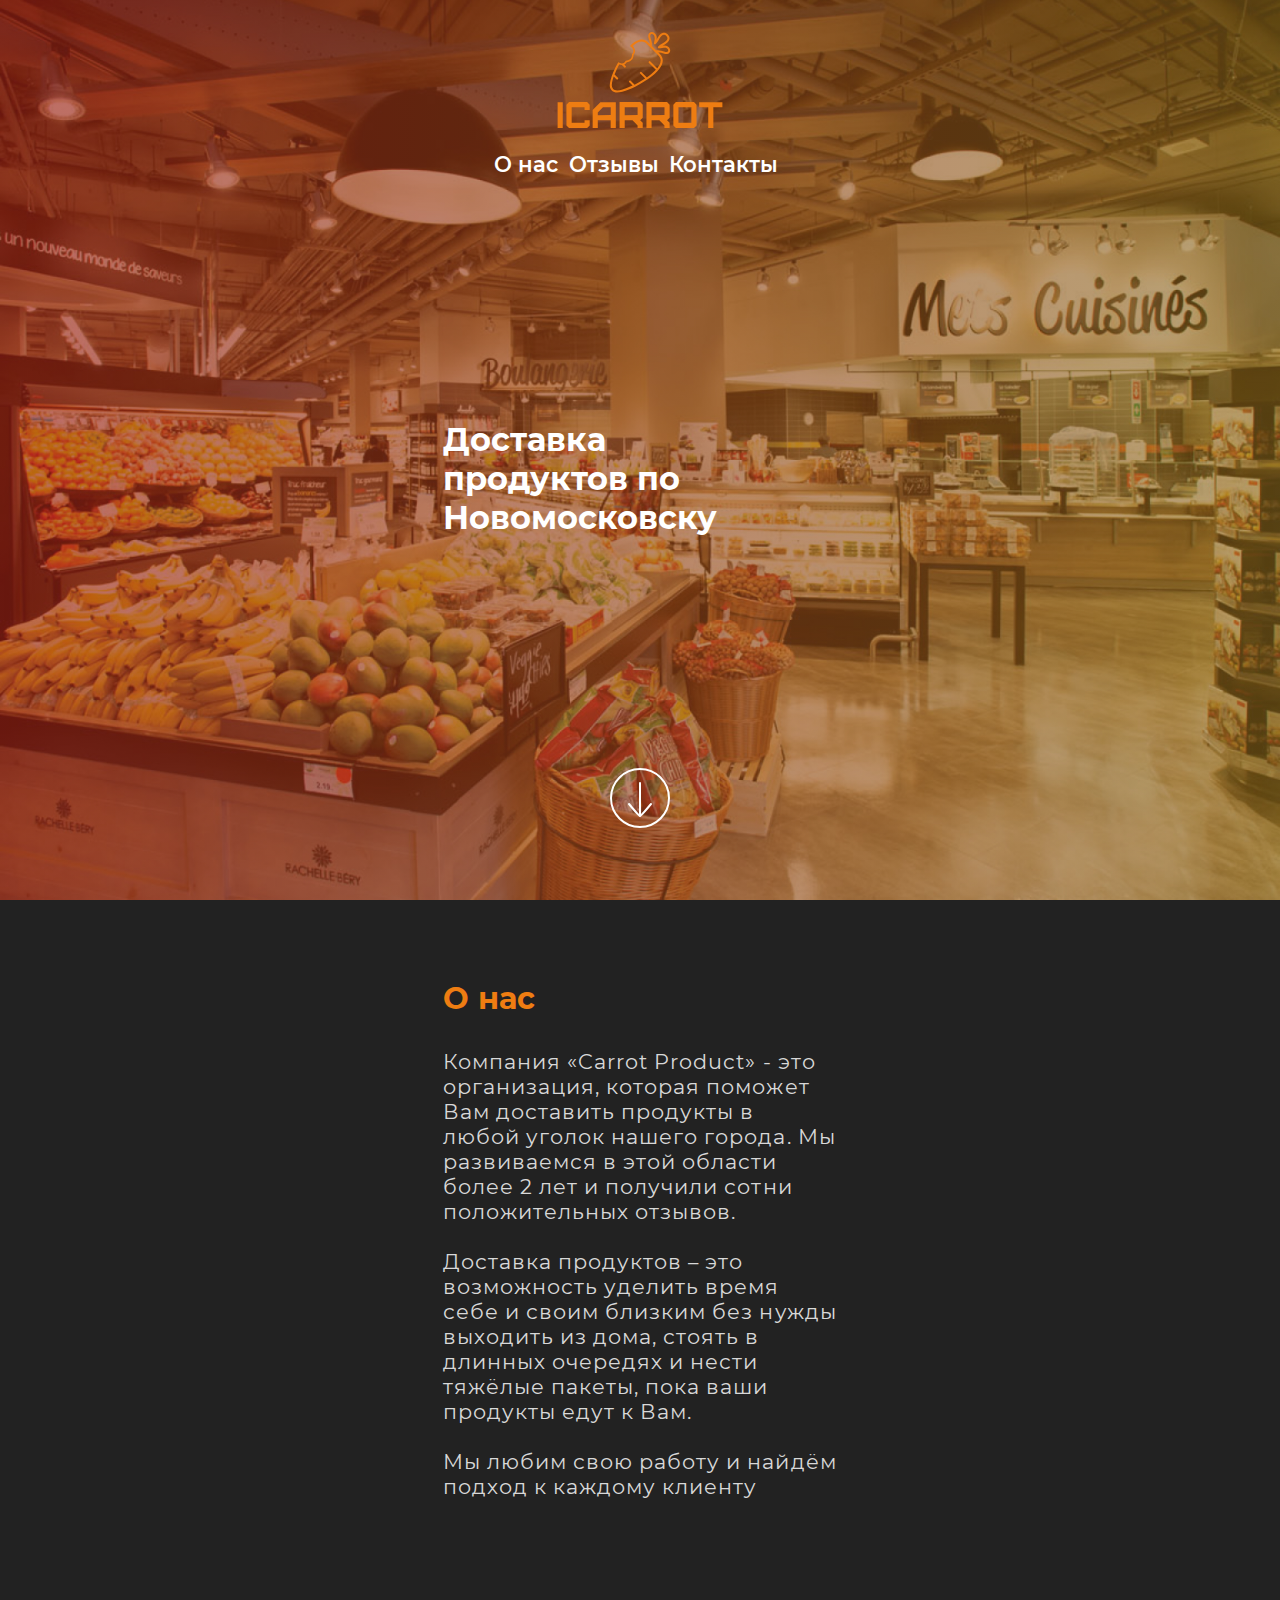
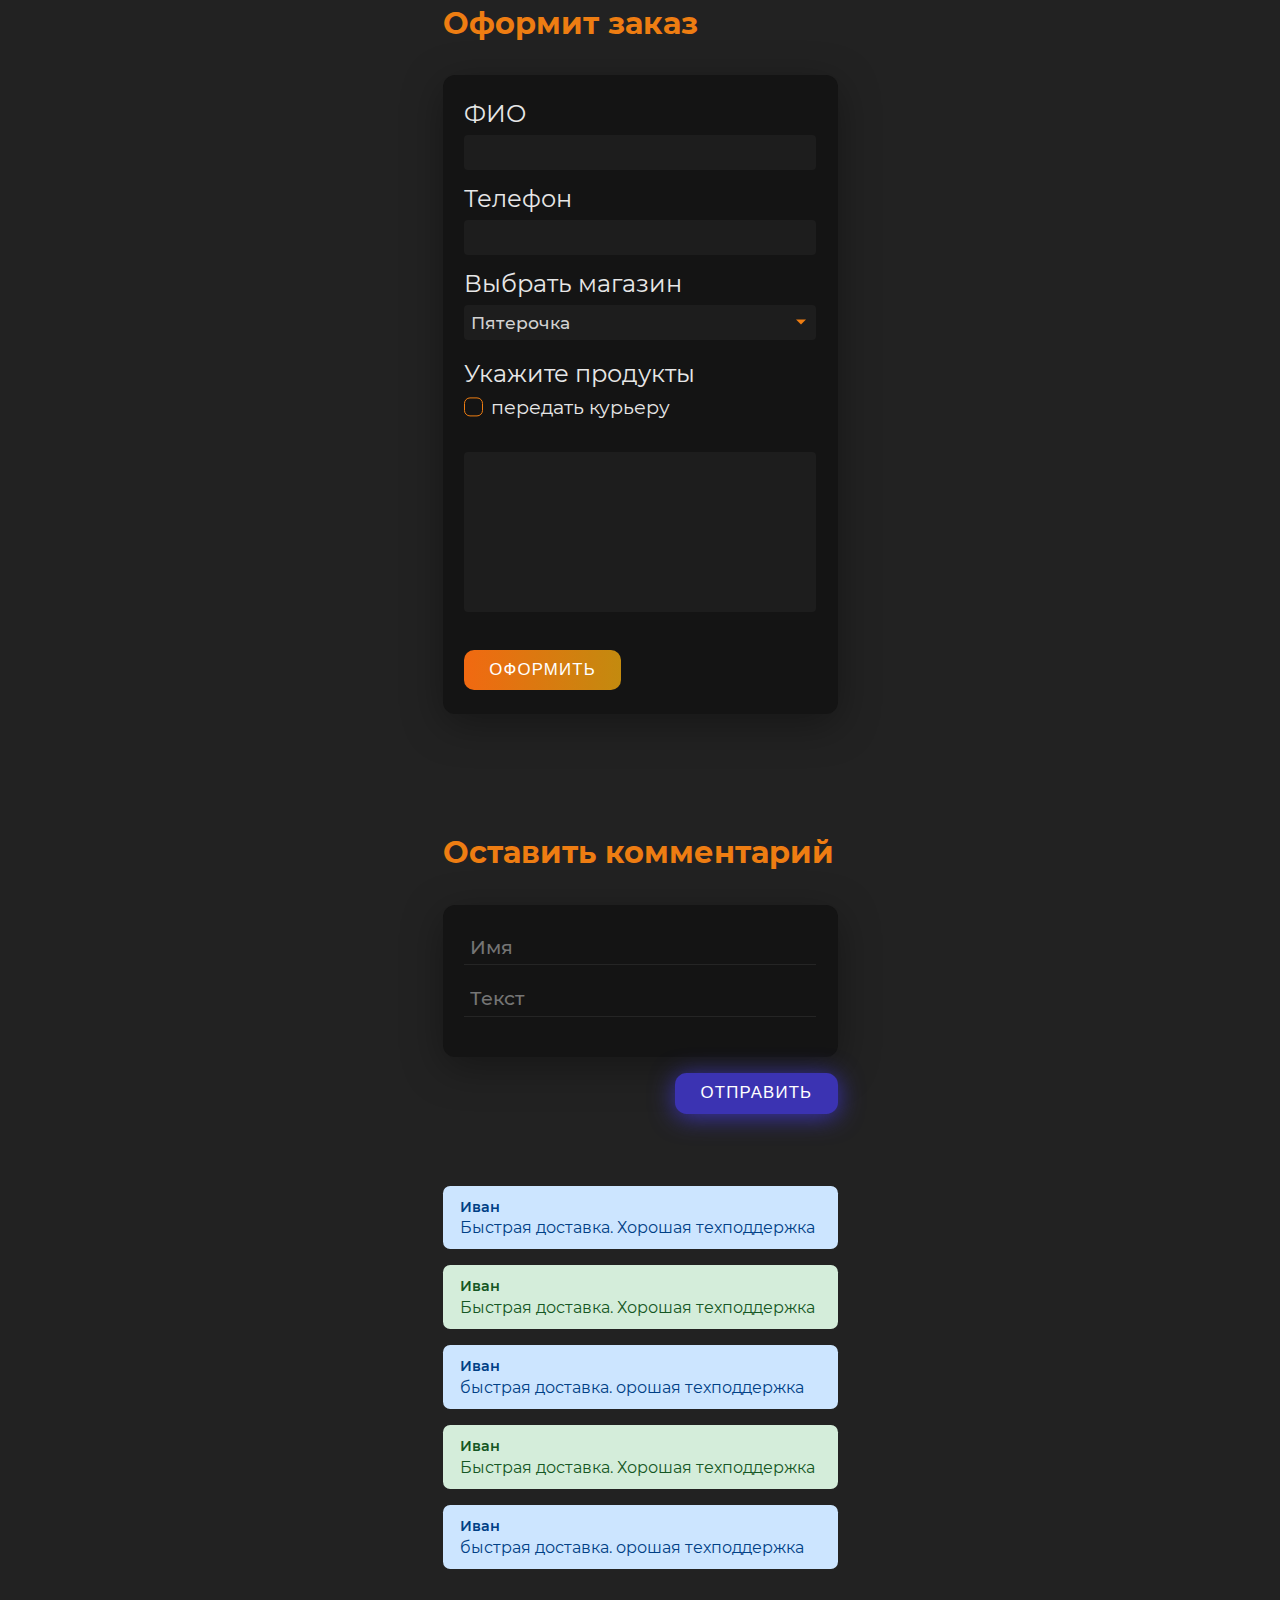
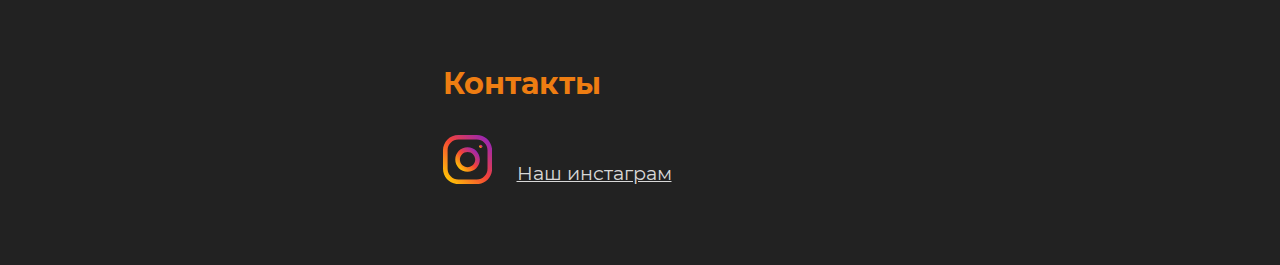
==== commit 93d5d347: "Чекбокс" ====
--- a/index.html
+++ b/index.html
@@ -28,13 +28,13 @@
 					<nav class="header__nav nav">
 						<ul class="nav__list">
 							<li class="nav__item">
-								<a href="#a1" class="nav__link a1">О наc</a>
+								<a href="#sectiin-1" class="nav__link scroll">О наc</a>
 							</li>
 							<li class="nav__item">
-								<a href="#a2" class="nav__link">Отзывы</a>
+								<a href="#sectiin-2" class="nav__link scroll">Отзывы</a>
 							</li>
 							<li class="nav__item">
-								<a href="#a3" class="nav__link">Контакты</a>
+								<a href="#sectiin-3" class="nav__link scroll">Контакты</a>
 							</li>
 						</ul>
 					</nav>
@@ -44,18 +44,18 @@
 					<h1>Доставка<br>продуктов
 						по Новомосковску</h1>
 				</div>
-				<button type="button" class="header__arrow">
+				<a href="#sectiin-1" class="header__arrow scroll">
 					<svg class="header__arrow-img">
 						<use xlink:href="svg/sprite.svg#arrow"></use>
 					</svg>
-				</button>
+				</a>
 			</div>
 		</div>
 		<div class="dark"></div>
 	</header>
 
 	<main>
-		<section id="#a1" class="description">
+		<section id="sectiin-1" class="description">
 			<div class="container">
 				<h2 class="description__title title">О нас</h2>
 				<p class="description__text">
@@ -103,20 +103,20 @@
 					<p class="form__label">Укажите продукты</p>
 
 					<label class="form__check-label label-ch">
-						<input type="checkbox" name="a" checked class="form__check visually-hidden">
+						<input type="checkbox" name="a" class="form__check visually-hidden">
 						<span class="check-box"></span>
 						передать курьеру
 					</label>
 
-					<textarea name="" disabled class="form__textarea input-form"></textarea>
-
-					<button type="button" class="form__button">Оформить</button>
+					<textarea name="" class="form__textarea input-form"></textarea>
+
+					<button type="submit" class="form__button">Оформить</button>
 
 				</form>
 			</div>
 		</section>
 
-		<section id="#a2" class="comments">
+		<section id="sectiin-2" class="comments">
 			<div class="container">
 				<h2 class="order__title title">Оставить комментарий</h2>
 				<form action="" class="comments__form">
@@ -145,7 +145,7 @@
 					<!-- <div class="comment__avatar"></div> -->
 					<div class="comment__body">
 						<p class="comment__name">Иван</p>
-						<p class="comment__text">,пыстрая доставка. орошая техподдержка</p>
+						<p class="comment__text">быстрая доставка. орошая техподдержка</p>
 					</div>
 				</article>
 				<article class="comments__comment">
@@ -159,14 +159,14 @@
 					<!-- <div class="comment__avatar"></div> -->
 					<div class="comment__body">
 						<p class="comment__name">Иван</p>
-						<p class="comment__text">пыстрая доставка. орошая техподдержка</p>
+						<p class="comment__text">быстрая доставка. орошая техподдержка</p>
 					</div>
 				</article>
 			</div>
 		</section>
 	</main>
 
-	<footer id="#a3" class="footer">
+	<footer id="sectiin-3" class="footer">
 		<div class="container">
 			<h2 class="footer__title title">Контакты</h2>
 			<div class="footer_wrap">
@@ -213,6 +213,7 @@
 	 </script> -->
 	<script src="js/jquery-3.4.1.min.js"></script>
 	<script src="js/select.js"></script>
+	<script src="js/check.js"></script>
 	<script src="js/scroll.js"></script>
 </body>
 
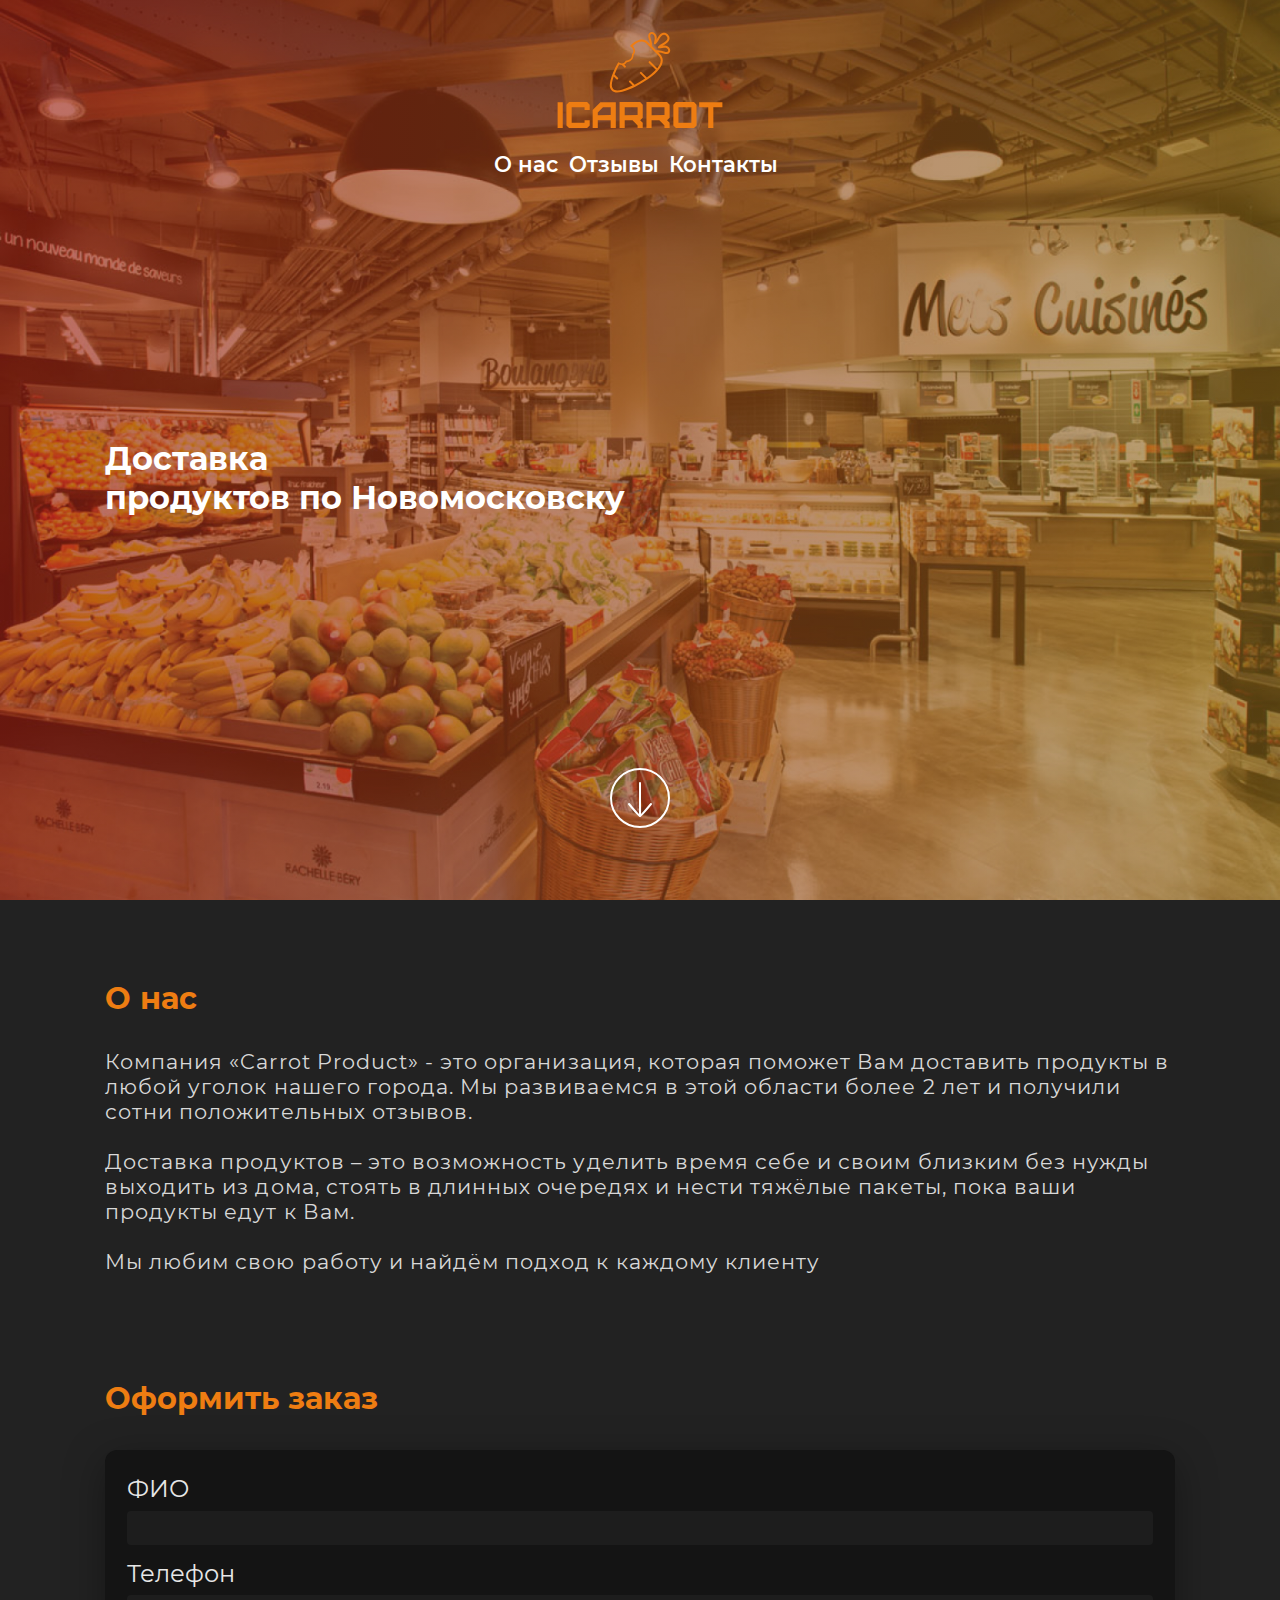
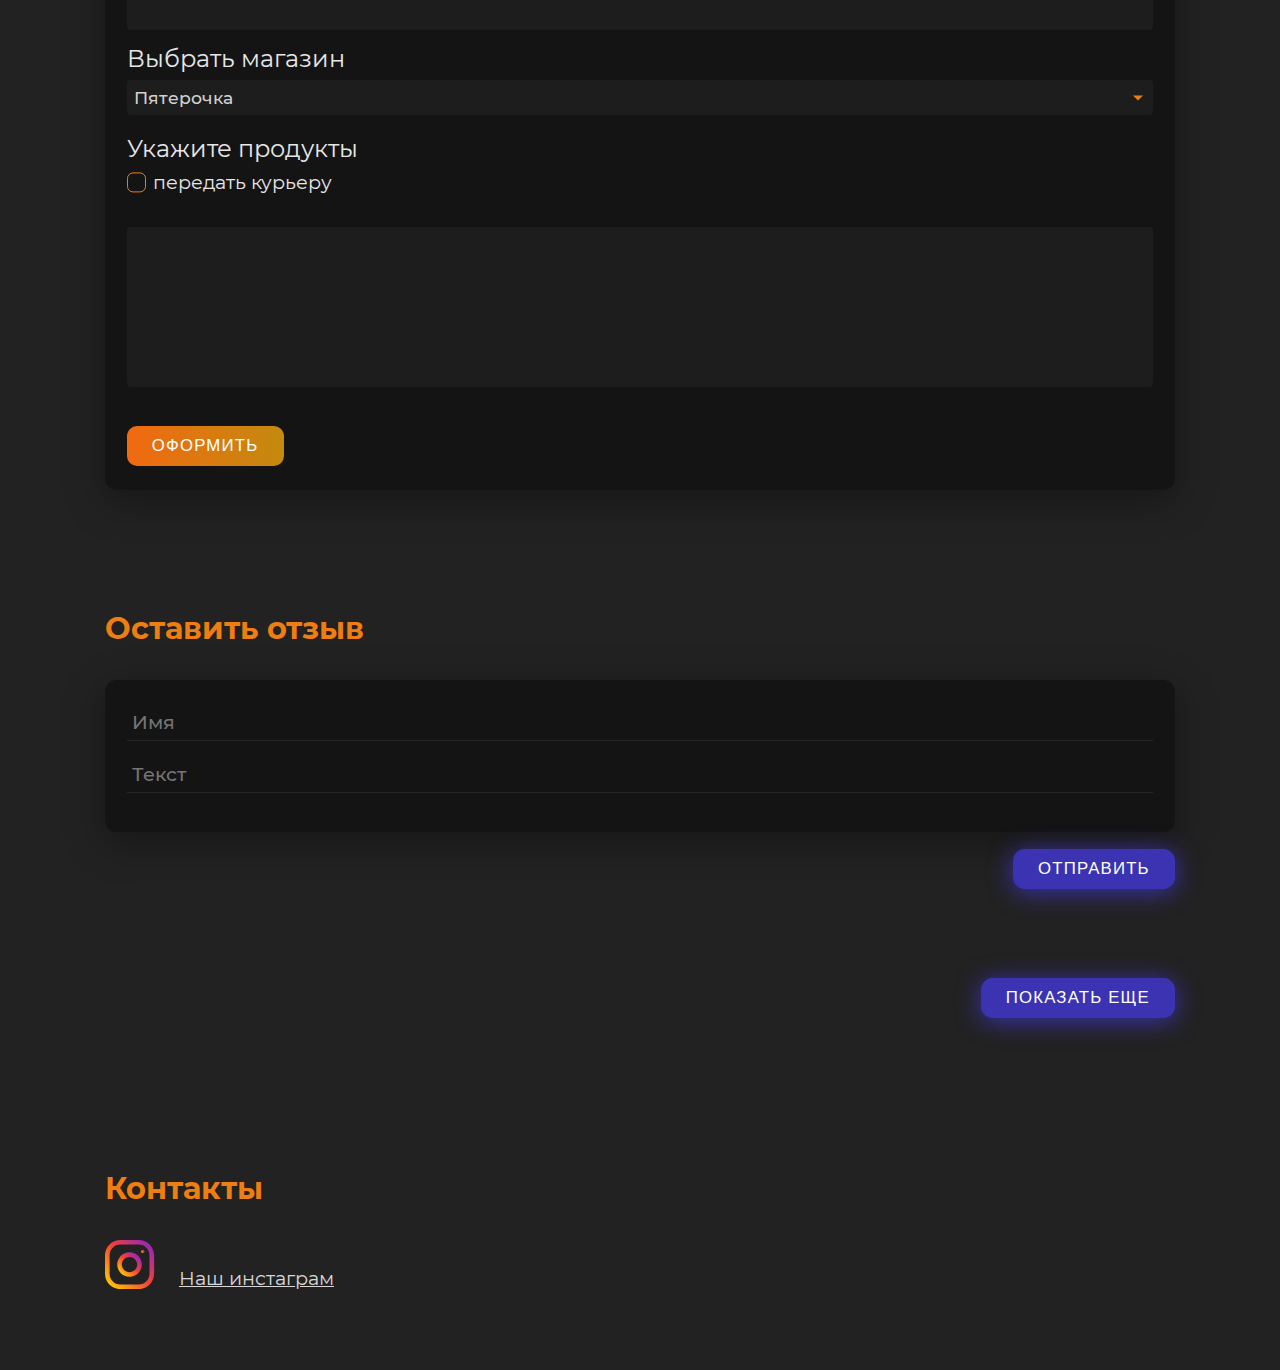
==== commit 7a26dea4: "бред" ====
--- a/index.html
+++ b/index.html
@@ -1,3 +1,20 @@
+<?php
+session_start();
+// if (!empty($_POST["co"])) {
+// 	header("Location: " . $_SERVER["REQUEST_URI"]);
+// }
+$count = $_SESSION['countr'] ?? 2;
+if (isset($_POST['k'])) {
+	$count += 2;
+} else {
+	$count = 2;
+}
+$_SESSION['countr'] = $count;
+echo $count;
+require_once(__DIR__ . '/php/connect.php');
+
+?>
+
 <!DOCTYPE html>
 <html lang="ru">
 
@@ -77,7 +94,7 @@
 
 		<section class="order">
 			<div class="container">
-				<h2 class="order__title title">Оформит заказ</h2>
+				<h2 class="order__title title">Оформить заказ</h2>
 				<form action="" class="order__form form">
 
 					<label for="name" class="form__label">ФИО</label>
@@ -92,8 +109,8 @@
 							<option value="One">Пятерочка</option>
 							<option value="Two">Верный</option>
 							<option value="Three">Магнит</option>
-							<option value="Four">Карусель</option>
 							<option value="Five">Перекресток</option>
+							<option value="Four">Другой магазин</option>
 						</select>
 					</div>
 
@@ -118,50 +135,21 @@
 
 		<section id="sectiin-2" class="comments">
 			<div class="container">
-				<h2 class="order__title title">Оставить комментарий</h2>
-				<form action="" class="comments__form">
+				<h2 class="order__title title">Оставить отзыв</h2>
+				<form action="index.php" method="POST" class="comments__form">
 					<div class=" form form-comm">
-						<input type="text" class="form-comm__input" placeholder="Имя">
-						<input type="text" class="form-comm__input" placeholder="Текст">
+						<input type="text" class="form-comm__input" name="nameCom" id="nameCom" placeholder="Имя">
+						<input type="text" class="form-comm__input" name="textCom" id="textCom" placeholder="Текст">
 					</div>
-					<button type="button" class="form__button form-comm__button">отправить</button>
+					<button type="button" class="form__button form-comm__button" id="btnCom">отправить</button>
 				</form>
 
-				<article class="comments__comment">
-					<!-- <div class="comment__avatar"></div> -->
-					<div class="comment__body">
-						<p class="comment__name">Иван</p>
-						<p class="comment__text">Быстрая доставка. Хорошая техподдержка</p>
-					</div>
-				</article>
-				<article class="comments__comment">
-					<!-- <div class="comment__avatar"></div> -->
-					<div class="comment__body">
-						<p class="comment__name">Иван</p>
-						<p class="comment__text">Быстрая доставка. Хорошая техподдержка</p>
-					</div>
-				</article>
-				<article class="comments__comment">
-					<!-- <div class="comment__avatar"></div> -->
-					<div class="comment__body">
-						<p class="comment__name">Иван</p>
-						<p class="comment__text">быстрая доставка. орошая техподдержка</p>
-					</div>
-				</article>
-				<article class="comments__comment">
-					<!-- <div class="comment__avatar"></div> -->
-					<div class="comment__body">
-						<p class="comment__name">Иван</p>
-						<p class="comment__text">Быстрая доставка. Хорошая техподдержка</p>
-					</div>
-				</article>
-				<article class="comments__comment">
-					<!-- <div class="comment__avatar"></div> -->
-					<div class="comment__body">
-						<p class="comment__name">Иван</p>
-						<p class="comment__text">быстрая доставка. орошая техподдержка</p>
-					</div>
-				</article>
+				<div id="comBody"></div>
+
+				<form action="index.php" method="post" class="comments__form">
+					<button type="submit" name="k" class="form__button form-comm__button">показать еще</button>
+				</form>
+
 			</div>
 		</section>
 	</main>
@@ -208,12 +196,44 @@
 		</div>
 	</footer>
 
-	 <!-- <script src="https://code.jquery.com/jquery-3.4.1.slim.min.js"
+	<!-- <script src="https://code.jquery.com/jquery-3.4.1.slim.min.js"
 	 	integrity="sha384-J6qa4849blE2+poT4WnyKhv5vZF5SrPo0iEjwBvKU7imGFAV0wwj1yYfoRSJoZ+n" crossorigin="anonymous">
 	 </script> -->
-	<script src="js/jquery-3.4.1.min.js"></script>
+	<script src="js/jquery-3.4.1.js"></script>
 	<script src="js/select.js"></script>
 	<script src="js/check.js"></script>
+	<script>
+		$(document).ready(function () {
+			$("#btnCom").bind("click", function () {
+				console.log(4);
+				var nameCom = $('#nameCom').val();
+				var textCom = $('#textCom').val();
+				console.log(nameCom);
+				console.log(textCom);
+
+				$('#nameCom').val('');
+				$('#textCom').val('');
+
+				$.ajax({
+					url: "form2.php",
+					type: "POST",
+					headers: {
+						'Access-Control-Allow-Origin': '*'
+					},
+					data: {
+						name: nameCom,
+						text: textCom,
+					}, // Передаем данные для записи
+					dataType: "json",
+					success: function (res) {
+
+						console.log(5);
+					}
+				});
+				return false;
+			});
+		});
+	</script>
 	<script src="js/scroll.js"></script>
 </body>
 
--- a/css/style.css
+++ b/css/style.css
@@ -6,7 +6,7 @@
 }
 
 .container {
-	max-width: 425px;
+	max-width: 1100px;
 	padding: 0 15px;
 	margin: 0 auto;
 }
